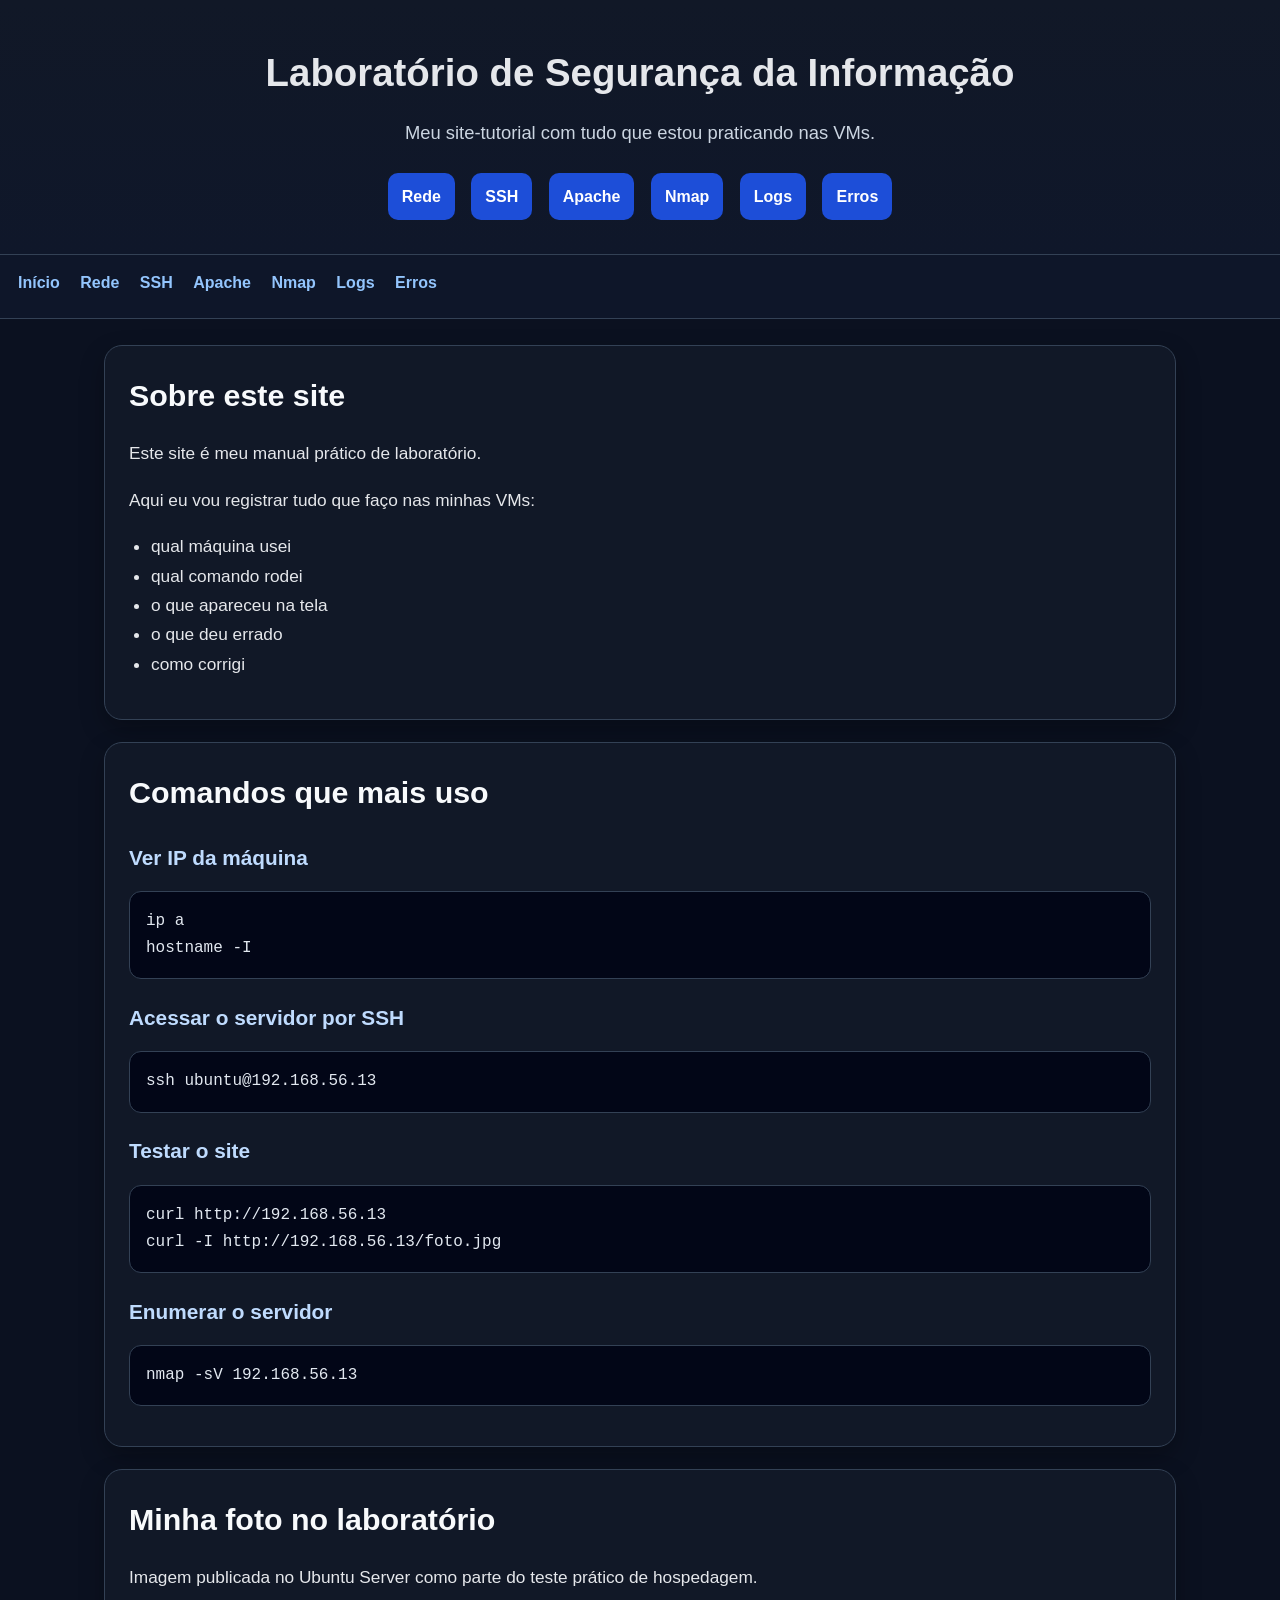
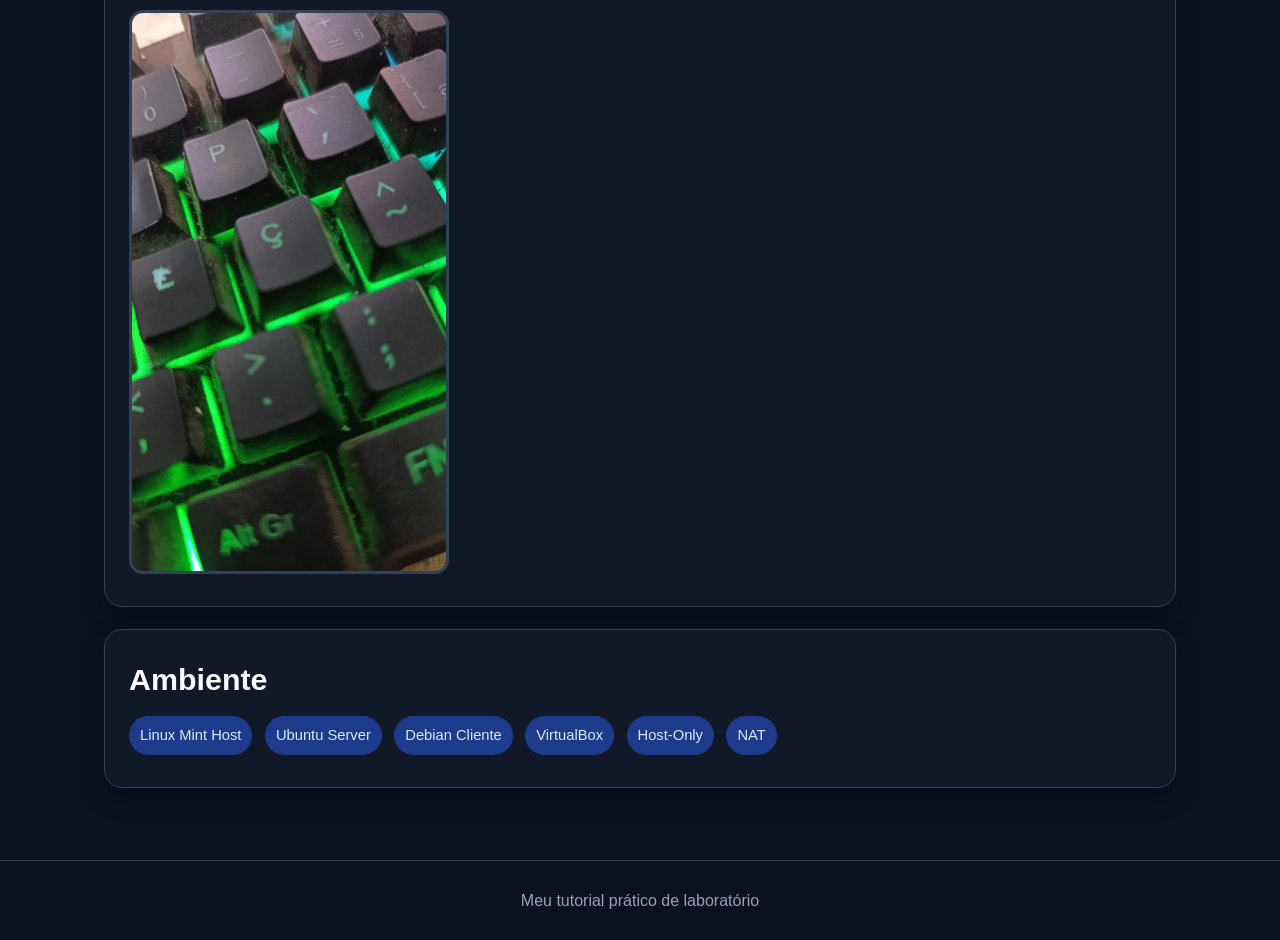
==== index.html @ 365f1075 "Corrige IP do laboratório para 192.168.56.13" ====
<!DOCTYPE html>
<html lang="pt-BR">
<head>
  <meta charset="UTF-8">
  <meta name="viewport" content="width=device-width, initial-scale=1.0">
  <title>Laboratório SI</title>
  <link rel="stylesheet" href="style.css">
</head>
<body>
  <header>
    <h1>Laboratório de Segurança da Informação</h1>
    <p>Meu site-tutorial com tudo que estou praticando nas VMs.</p>
    <div class="top-links">
      <a href="rede.html">Rede</a>
      <a href="ssh.html">SSH</a>
      <a href="apache.html">Apache</a>
      <a href="nmap.html">Nmap</a>
      <a href="logs.html">Logs</a>
      <a href="erros.html">Erros</a>
    </div>
  </header>

  <nav>
    <a href="index.html">Início</a>
    <a href="rede.html">Rede</a>
    <a href="ssh.html">SSH</a>
    <a href="apache.html">Apache</a>
    <a href="nmap.html">Nmap</a>
    <a href="logs.html">Logs</a>
    <a href="erros.html">Erros</a>
  </nav>

  <main>
    <section class="card">
      <h2>Sobre este site</h2>
      <p>Este site é meu manual prático de laboratório.</p>
      <p>Aqui eu vou registrar tudo que faço nas minhas VMs:</p>
      <ul>
        <li>qual máquina usei</li>
        <li>qual comando rodei</li>
        <li>o que apareceu na tela</li>
        <li>o que deu errado</li>
        <li>como corrigi</li>
      </ul>
    </section>

<section class="card">
  <h2>Comandos que mais uso</h2>

  <h3>Ver IP da máquina</h3>
  <pre>ip a
hostname -I</pre>

  <h3>Acessar o servidor por SSH</h3>
  <pre>ssh ubuntu@192.168.56.13</pre>

  <h3>Testar o site</h3>
  <pre>curl http://192.168.56.13
curl -I http://192.168.56.13/foto.jpg</pre>

  <h3>Enumerar o servidor</h3>
  <pre>nmap -sV 192.168.56.13</pre>
</section>
    <section class="card">
      <h2>Minha foto no laboratório</h2>
      <p>Imagem publicada no Ubuntu Server como parte do teste prático de hospedagem.</p>
      <img src="foto.jpg" alt="Foto do laboratório" style="max-width: 320px; width: 100%; border-radius: 14px; border: 3px solid #334155;">
    </section>

    <section class="card">
      <h2>Ambiente</h2>
      <div class="tag">Linux Mint Host</div>
      <div class="tag">Ubuntu Server</div>
      <div class="tag">Debian Cliente</div>
      <div class="tag">VirtualBox</div>
      <div class="tag">Host-Only</div>
      <div class="tag">NAT</div>
    </section>
  </main>

  <footer>
    Meu tutorial prático de laboratório
  </footer>
</body>
</html>
---- style.css ----
* { box-sizing: border-box; }
html { scroll-behavior: smooth; }

body {
  margin: 0;
  font-family: Arial, Helvetica, sans-serif;
  background: #0b1120;
  color: #e5e7eb;
  line-height: 1.7;
}

header {
  background: linear-gradient(180deg, #111827 0%, #0f172a 100%);
  border-bottom: 1px solid #334155;
  padding: 40px 20px 28px;
  text-align: center;
}

header h1 {
  margin: 0 0 12px;
  font-size: 2.4rem;
}

header p {
  margin: 0 auto;
  max-width: 900px;
  font-size: 1.15rem;
  color: #cbd5e1;
}

.top-links {
  margin-top: 18px;
}

.top-links a {
  display: inline-block;
  margin: 6px;
  padding: 10px 14px;
  border-radius: 10px;
  background: #1d4ed8;
  color: white;
  text-decoration: none;
  font-weight: bold;
}

nav {
  position: sticky;
  top: 0;
  z-index: 20;
  background: rgba(15, 23, 42, 0.98);
  border-bottom: 1px solid #334155;
  padding: 14px 18px;
}

nav a {
  color: #93c5fd;
  text-decoration: none;
  margin-right: 16px;
  display: inline-block;
  margin-bottom: 8px;
  font-weight: bold;
}

main {
  max-width: 1100px;
  margin: 0 auto;
  padding: 26px 14px 50px;
}

.card {
  background: #111827;
  border: 1px solid #334155;
  border-radius: 18px;
  box-shadow: 0 10px 24px rgba(0, 0, 0, 0.28);
  padding: 24px;
  margin-bottom: 22px;
}

h2 {
  font-size: 1.9rem;
  margin-top: 0;
  margin-bottom: 10px;
  color: #f8fafc;
}

h3 {
  font-size: 1.3rem;
  color: #bfdbfe;
  margin-bottom: 8px;
}

p, li {
  font-size: 1.08rem;
}

ul {
  padding-left: 22px;
}

.tag {
  display: inline-block;
  background: #1e3a8a;
  color: #dbeafe;
  padding: 7px 11px;
  border-radius: 999px;
  font-size: 0.92rem;
  margin-right: 8px;
  margin-bottom: 8px;
}

.destaque {
  color: #facc15;
  font-weight: bold;
}

.ok {
  color: #86efac;
  font-weight: bold;
}

.alerta {
  color: #fca5a5;
  font-weight: bold;
}

code {
  background: #020617;
  color: #93c5fd;
  padding: 2px 7px;
  border-radius: 6px;
  font-size: 0.96rem;
}

pre {
  background: #020617;
  color: #e2e8f0;
  border: 1px solid #334155;
  padding: 16px;
  border-radius: 12px;
  overflow-x: auto;
  white-space: pre-wrap;
  word-break: break-word;
  font-size: 1rem;
}

.linha {
  border-top: 1px solid #334155;
  margin: 18px 0;
}

footer {
  text-align: center;
  padding: 26px;
  border-top: 1px solid #334155;
  color: #94a3b8;
}
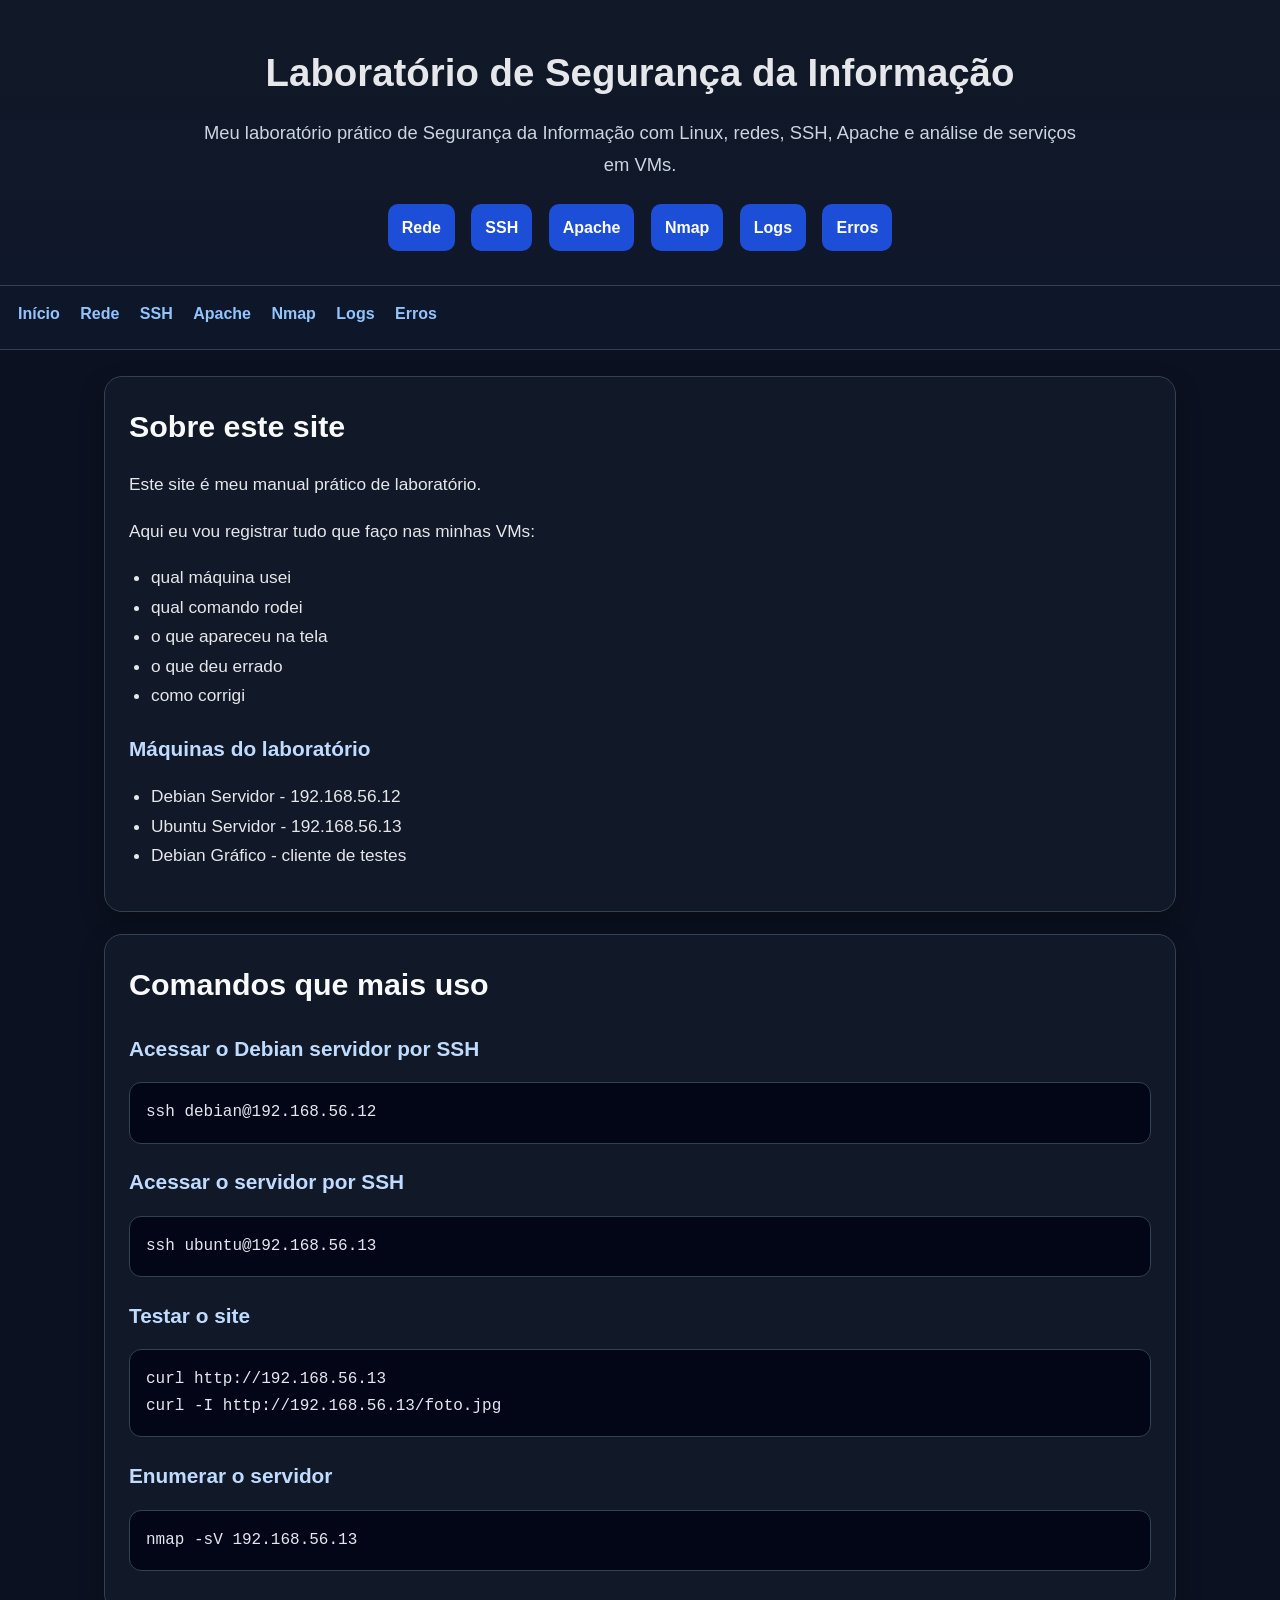
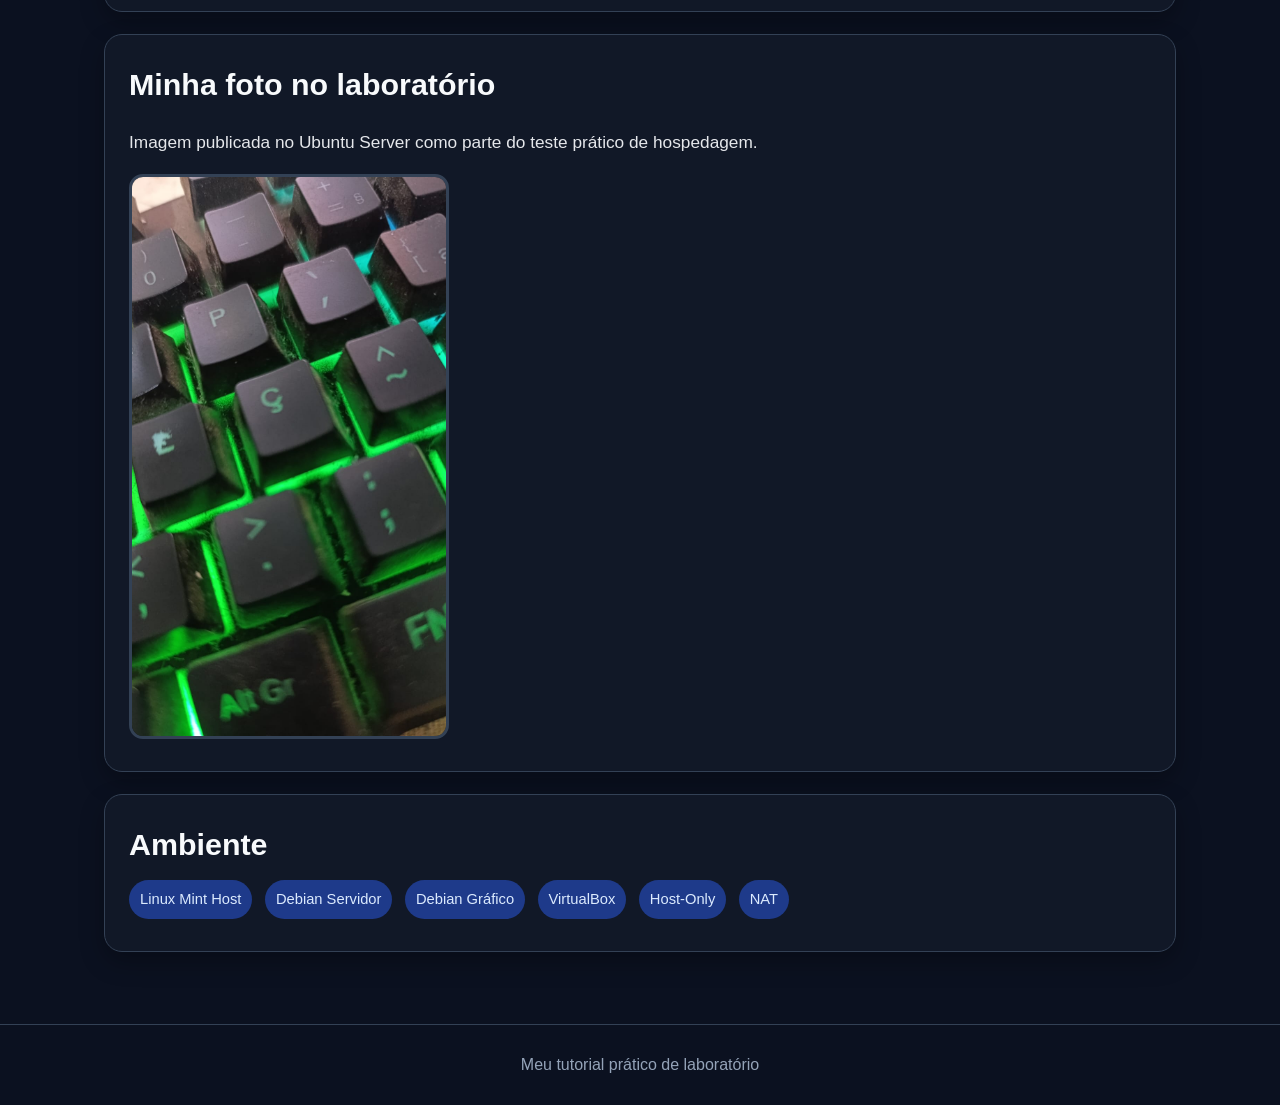
==== commit 57f66aca: "Organiza página inicial do laboratório" ====
--- a/index.html
+++ b/index.html
@@ -9,7 +9,7 @@
 <body>
   <header>
     <h1>Laboratório de Segurança da Informação</h1>
-    <p>Meu site-tutorial com tudo que estou praticando nas VMs.</p>
+    <p>Meu laboratório prático de Segurança da Informação com Linux, redes, SSH, Apache e análise de serviços em VMs.</p>
     <div class="top-links">
       <a href="rede.html">Rede</a>
       <a href="ssh.html">SSH</a>
@@ -40,16 +40,21 @@
         <li>qual comando rodei</li>
         <li>o que apareceu na tela</li>
         <li>o que deu errado</li>
-        <li>como corrigi</li>
+        <li>como corrigi</li>  
+      </ul>
+      <h3>Máquinas do laboratório</h3>
+      <ul>
+       <li>Debian Servidor - 192.168.56.12</li>
+       <li>Ubuntu Servidor - 192.168.56.13</li>
+       <li>Debian Gráfico - cliente de testes</li>
       </ul>
     </section>
 
 <section class="card">
   <h2>Comandos que mais uso</h2>
 
-  <h3>Ver IP da máquina</h3>
-  <pre>ip a
-hostname -I</pre>
+  <h3>Acessar o Debian servidor por SSH</h3>
+  <pre>ssh debian@192.168.56.12</pre>
 
   <h3>Acessar o servidor por SSH</h3>
   <pre>ssh ubuntu@192.168.56.13</pre>
@@ -70,8 +75,8 @@
     <section class="card">
       <h2>Ambiente</h2>
       <div class="tag">Linux Mint Host</div>
-      <div class="tag">Ubuntu Server</div>
-      <div class="tag">Debian Cliente</div>
+      <div class="tag">Debian Servidor</div>
+      <div class="tag">Debian Gráfico</div>
       <div class="tag">VirtualBox</div>
       <div class="tag">Host-Only</div>
       <div class="tag">NAT</div>
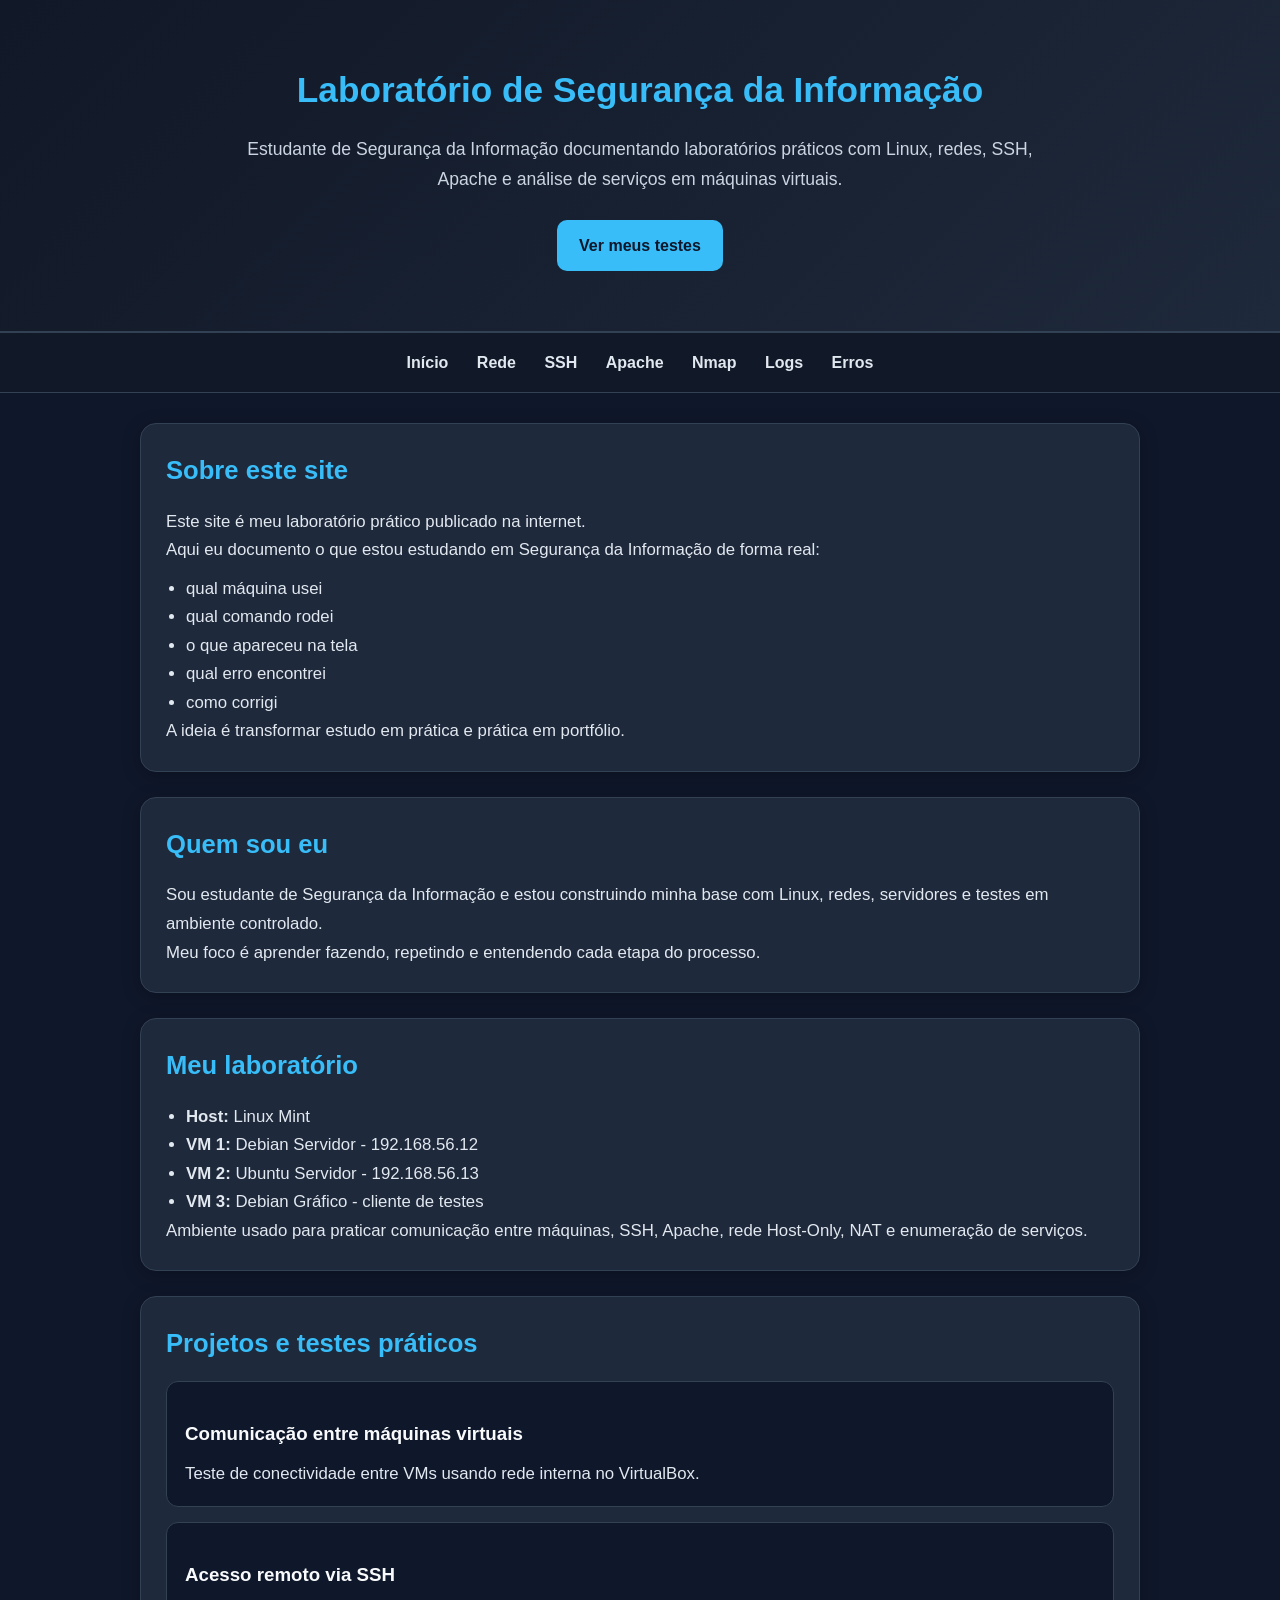
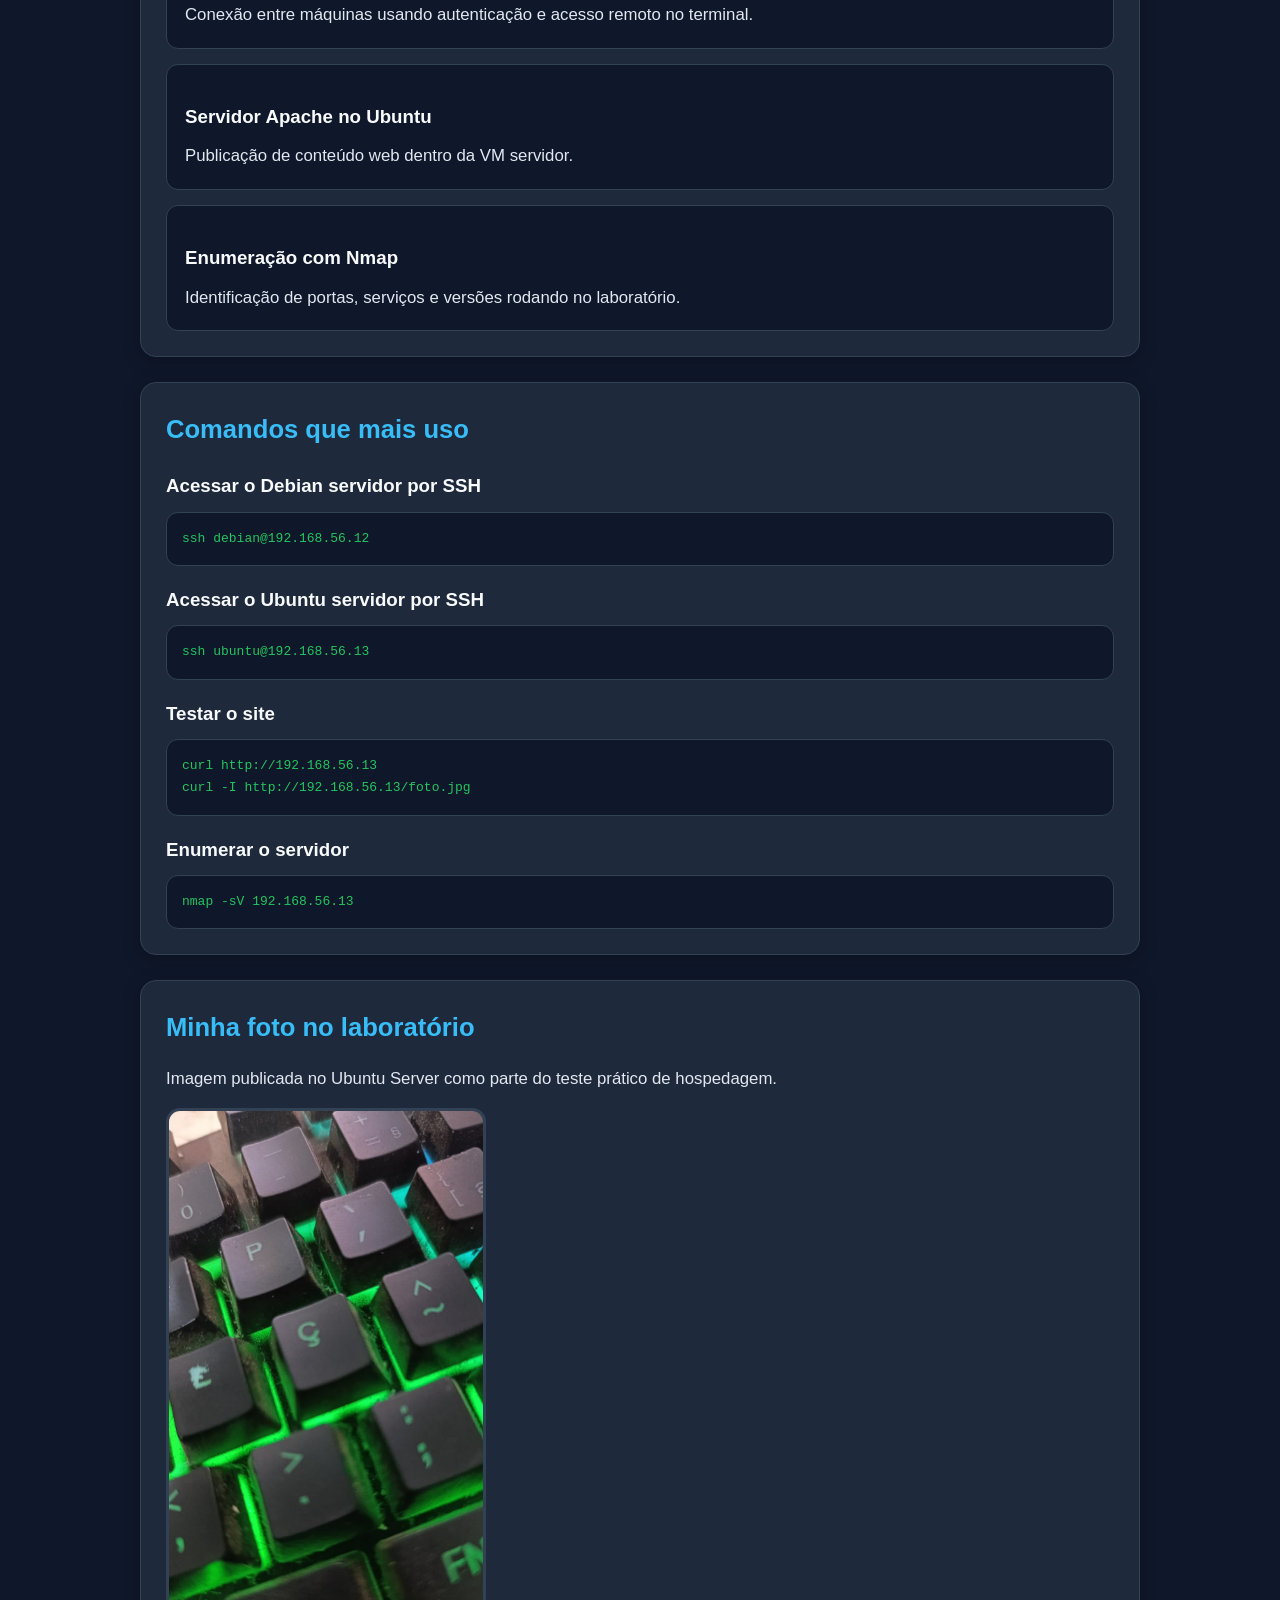
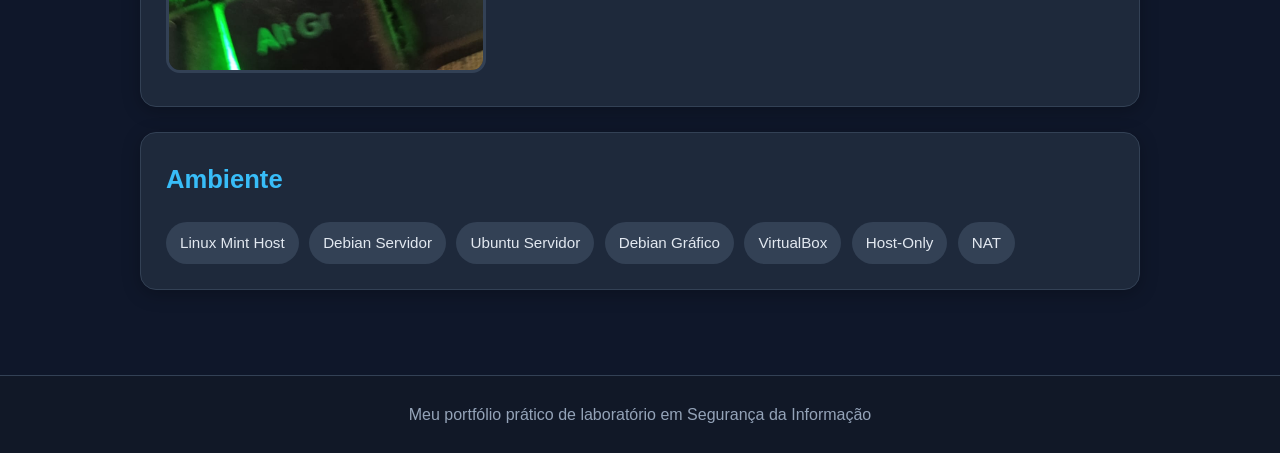
==== commit 2b269635: "Atualiza layout da página inicial" ====
--- a/index.html
+++ b/index.html
@@ -7,16 +7,14 @@
   <link rel="stylesheet" href="style.css">
 </head>
 <body>
-  <header>
-    <h1>Laboratório de Segurança da Informação</h1>
-    <p>Meu laboratório prático de Segurança da Informação com Linux, redes, SSH, Apache e análise de serviços em VMs.</p>
-    <div class="top-links">
-      <a href="rede.html">Rede</a>
-      <a href="ssh.html">SSH</a>
-      <a href="apache.html">Apache</a>
-      <a href="nmap.html">Nmap</a>
-      <a href="logs.html">Logs</a>
-      <a href="erros.html">Erros</a>
+
+  <header class="hero">
+    <div class="container">
+      <h1>Laboratório de Segurança da Informação</h1>
+      <p class="subtitle">
+        Estudante de Segurança da Informação documentando laboratórios práticos com Linux, redes, SSH, Apache e análise de serviços em máquinas virtuais.
+      </p>
+      <a class="btn" href="#projetos">Ver meus testes</a>
     </div>
   </header>
 
@@ -30,61 +28,102 @@
     <a href="erros.html">Erros</a>
   </nav>
 
-  <main>
+  <main class="container">
+
     <section class="card">
       <h2>Sobre este site</h2>
-      <p>Este site é meu manual prático de laboratório.</p>
-      <p>Aqui eu vou registrar tudo que faço nas minhas VMs:</p>
+      <p>Este site é meu laboratório prático publicado na internet.</p>
+      <p>Aqui eu documento o que estou estudando em Segurança da Informação de forma real:</p>
       <ul>
         <li>qual máquina usei</li>
         <li>qual comando rodei</li>
         <li>o que apareceu na tela</li>
-        <li>o que deu errado</li>
-        <li>como corrigi</li>  
+        <li>qual erro encontrei</li>
+        <li>como corrigi</li>
       </ul>
-      <h3>Máquinas do laboratório</h3>
-      <ul>
-       <li>Debian Servidor - 192.168.56.12</li>
-       <li>Ubuntu Servidor - 192.168.56.13</li>
-       <li>Debian Gráfico - cliente de testes</li>
-      </ul>
+      <p>A ideia é transformar estudo em prática e prática em portfólio.</p>
     </section>
 
-<section class="card">
-  <h2>Comandos que mais uso</h2>
+    <section class="card">
+      <h2>Quem sou eu</h2>
+      <p>Sou estudante de Segurança da Informação e estou construindo minha base com Linux, redes, servidores e testes em ambiente controlado.</p>
+      <p>Meu foco é aprender fazendo, repetindo e entendendo cada etapa do processo.</p>
+    </section>
 
-  <h3>Acessar o Debian servidor por SSH</h3>
-  <pre>ssh debian@192.168.56.12</pre>
+    <section class="card">
+      <h2>Meu laboratório</h2>
+      <ul>
+        <li><strong>Host:</strong> Linux Mint</li>
+        <li><strong>VM 1:</strong> Debian Servidor - 192.168.56.12</li>
+        <li><strong>VM 2:</strong> Ubuntu Servidor - 192.168.56.13</li>
+        <li><strong>VM 3:</strong> Debian Gráfico - cliente de testes</li>
+      </ul>
+      <p>Ambiente usado para praticar comunicação entre máquinas, SSH, Apache, rede Host-Only, NAT e enumeração de serviços.</p>
+    </section>
 
-  <h3>Acessar o servidor por SSH</h3>
-  <pre>ssh ubuntu@192.168.56.13</pre>
+    <section class="card" id="projetos">
+      <h2>Projetos e testes práticos</h2>
 
-  <h3>Testar o site</h3>
-  <pre>curl http://192.168.56.13
+      <div class="project">
+        <h3>Comunicação entre máquinas virtuais</h3>
+        <p>Teste de conectividade entre VMs usando rede interna no VirtualBox.</p>
+      </div>
+
+      <div class="project">
+        <h3>Acesso remoto via SSH</h3>
+        <p>Conexão entre máquinas usando autenticação e acesso remoto no terminal.</p>
+      </div>
+
+      <div class="project">
+        <h3>Servidor Apache no Ubuntu</h3>
+        <p>Publicação de conteúdo web dentro da VM servidor.</p>
+      </div>
+
+      <div class="project">
+        <h3>Enumeração com Nmap</h3>
+        <p>Identificação de portas, serviços e versões rodando no laboratório.</p>
+      </div>
+    </section>
+
+    <section class="card">
+      <h2>Comandos que mais uso</h2>
+
+      <h3>Acessar o Debian servidor por SSH</h3>
+      <pre>ssh debian@192.168.56.12</pre>
+
+      <h3>Acessar o Ubuntu servidor por SSH</h3>
+      <pre>ssh ubuntu@192.168.56.13</pre>
+
+      <h3>Testar o site</h3>
+      <pre>curl http://192.168.56.13
 curl -I http://192.168.56.13/foto.jpg</pre>
 
-  <h3>Enumerar o servidor</h3>
-  <pre>nmap -sV 192.168.56.13</pre>
-</section>
+      <h3>Enumerar o servidor</h3>
+      <pre>nmap -sV 192.168.56.13</pre>
+    </section>
+
     <section class="card">
       <h2>Minha foto no laboratório</h2>
       <p>Imagem publicada no Ubuntu Server como parte do teste prático de hospedagem.</p>
-      <img src="foto.jpg" alt="Foto do laboratório" style="max-width: 320px; width: 100%; border-radius: 14px; border: 3px solid #334155;">
+      <img src="foto.jpg" alt="Foto do laboratório" class="foto-lab">
     </section>
 
     <section class="card">
       <h2>Ambiente</h2>
       <div class="tag">Linux Mint Host</div>
       <div class="tag">Debian Servidor</div>
+      <div class="tag">Ubuntu Servidor</div>
       <div class="tag">Debian Gráfico</div>
       <div class="tag">VirtualBox</div>
       <div class="tag">Host-Only</div>
       <div class="tag">NAT</div>
     </section>
+
   </main>
 
   <footer>
-    Meu tutorial prático de laboratório
+    Meu portfólio prático de laboratório em Segurança da Informação
   </footer>
+
 </body>
 </html>
--- a/style.css
+++ b/style.css
@@ -1,156 +1,170 @@
-* { box-sizing: border-box; }
-html { scroll-behavior: smooth; }
+* {
+  margin: 0;
+  padding: 0;
+  box-sizing: border-box;
+}
 
 body {
-  margin: 0;
-  font-family: Arial, Helvetica, sans-serif;
-  background: #0b1120;
-  color: #e5e7eb;
+  background: #0f172a;
+  color: #e2e8f0;
+  font-family: Arial, sans-serif;
   line-height: 1.7;
 }
 
-header {
-  background: linear-gradient(180deg, #111827 0%, #0f172a 100%);
-  border-bottom: 1px solid #334155;
-  padding: 40px 20px 28px;
-  text-align: center;
+.container {
+  width: 92%;
+  max-width: 1000px;
+  margin: auto;
 }
 
-header h1 {
-  margin: 0 0 12px;
-  font-size: 2.4rem;
+.hero {
+  background: linear-gradient(135deg, #111827, #1e293b);
+  padding: 60px 20px;
+  text-align: center;
+  border-bottom: 2px solid #334155;
 }
 
-header p {
-  margin: 0 auto;
-  max-width: 900px;
-  font-size: 1.15rem;
+.hero h1 {
+  font-size: 2.2rem;
+  margin-bottom: 15px;
+  color: #38bdf8;
+}
+
+.subtitle {
+  font-size: 1.1rem;
+  max-width: 800px;
+  margin: auto;
   color: #cbd5e1;
 }
 
-.top-links {
-  margin-top: 18px;
-}
-
-.top-links a {
+.btn {
   display: inline-block;
-  margin: 6px;
-  padding: 10px 14px;
+  margin-top: 25px;
+  background: #38bdf8;
+  color: #0f172a;
+  padding: 12px 22px;
   border-radius: 10px;
-  background: #1d4ed8;
-  color: white;
   text-decoration: none;
   font-weight: bold;
 }
 
+.btn:hover {
+  background: #0ea5e9;
+}
+
 nav {
-  position: sticky;
-  top: 0;
-  z-index: 20;
-  background: rgba(15, 23, 42, 0.98);
+  background: #111827;
+  padding: 16px;
+  text-align: center;
   border-bottom: 1px solid #334155;
-  padding: 14px 18px;
 }
 
 nav a {
-  color: #93c5fd;
+  color: #e2e8f0;
   text-decoration: none;
-  margin-right: 16px;
-  display: inline-block;
-  margin-bottom: 8px;
+  margin: 0 12px;
   font-weight: bold;
 }
 
+nav a:hover {
+  color: #38bdf8;
+}
+
 main {
-  max-width: 1100px;
-  margin: 0 auto;
-  padding: 26px 14px 50px;
+  padding: 30px 0;
 }
 
 .card {
-  background: #111827;
+  background: #1e293b;
+  padding: 25px;
+  margin-bottom: 25px;
+  border-radius: 16px;
   border: 1px solid #334155;
-  border-radius: 18px;
-  box-shadow: 0 10px 24px rgba(0, 0, 0, 0.28);
-  padding: 24px;
-  margin-bottom: 22px;
+  box-shadow: 0 4px 18px rgba(0, 0, 0, 0.25);
 }
 
-h2 {
-  font-size: 1.9rem;
-  margin-top: 0;
-  margin-bottom: 10px;
-  color: #f8fafc;
+.card h2 {
+  color: #38bdf8;
+  margin-bottom: 15px;
+  font-size: 1.6rem;
 }
 
-h3 {
-  font-size: 1.3rem;
-  color: #bfdbfe;
-  margin-bottom: 8px;
+.card h3 {
+  color: #f8fafc;
+  margin-top: 18px;
+  margin-bottom: 10px;
 }
 
-p, li {
-  font-size: 1.08rem;
+.card p,
+.card li {
+  font-size: 1.05rem;
 }
 
 ul {
-  padding-left: 22px;
+  padding-left: 20px;
+  margin-top: 10px;
+}
+
+pre {
+  background: #0f172a;
+  color: #22c55e;
+  padding: 15px;
+  border-radius: 12px;
+  overflow-x: auto;
+  margin-top: 10px;
+  border: 1px solid #334155;
+}
+
+.project {
+  background: #0f172a;
+  padding: 18px;
+  border-radius: 12px;
+  margin-top: 15px;
+  border: 1px solid #334155;
+}
+
+.foto-lab {
+  max-width: 320px;
+  width: 100%;
+  border-radius: 14px;
+  border: 3px solid #334155;
+  margin-top: 15px;
 }
 
 .tag {
   display: inline-block;
-  background: #1e3a8a;
-  color: #dbeafe;
-  padding: 7px 11px;
+  background: #334155;
+  color: #e2e8f0;
+  padding: 8px 14px;
+  margin: 6px 6px 0 0;
   border-radius: 999px;
-  font-size: 0.92rem;
-  margin-right: 8px;
-  margin-bottom: 8px;
-}
-
-.destaque {
-  color: #facc15;
-  font-weight: bold;
-}
-
-.ok {
-  color: #86efac;
-  font-weight: bold;
-}
-
-.alerta {
-  color: #fca5a5;
-  font-weight: bold;
-}
-
-code {
-  background: #020617;
-  color: #93c5fd;
-  padding: 2px 7px;
-  border-radius: 6px;
-  font-size: 0.96rem;
-}
-
-pre {
-  background: #020617;
-  color: #e2e8f0;
-  border: 1px solid #334155;
-  padding: 16px;
-  border-radius: 12px;
-  overflow-x: auto;
-  white-space: pre-wrap;
-  word-break: break-word;
-  font-size: 1rem;
-}
-
-.linha {
-  border-top: 1px solid #334155;
-  margin: 18px 0;
+  font-size: 0.95rem;
 }
 
 footer {
   text-align: center;
-  padding: 26px;
+  padding: 25px;
+  background: #111827;
+  color: #94a3b8;
   border-top: 1px solid #334155;
-  color: #94a3b8;
+  margin-top: 30px;
 }
+
+@media (max-width: 700px) {
+  .hero h1 {
+    font-size: 1.8rem;
+  }
+
+  .subtitle {
+    font-size: 1rem;
+  }
+
+  nav a {
+    display: inline-block;
+    margin: 6px 8px;
+  }
+
+  .card {
+    padding: 20px;
+  }
+}
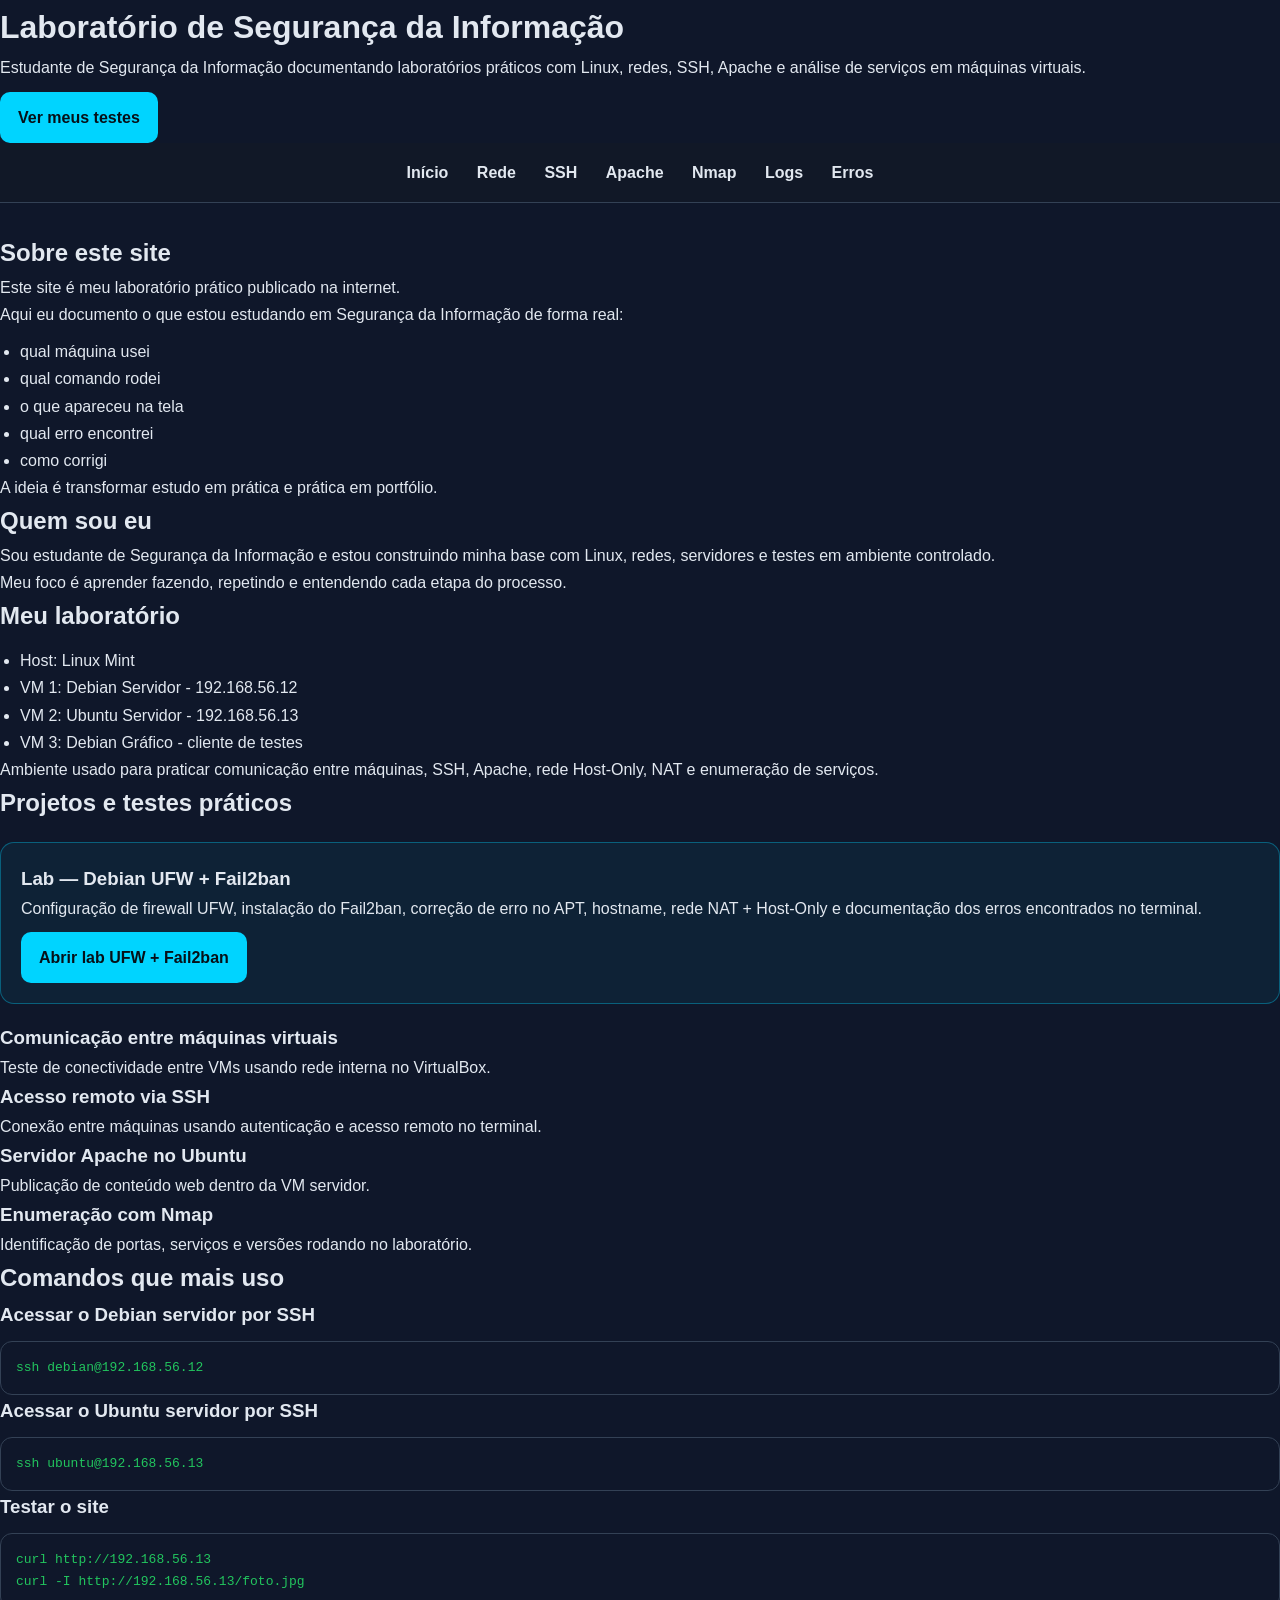
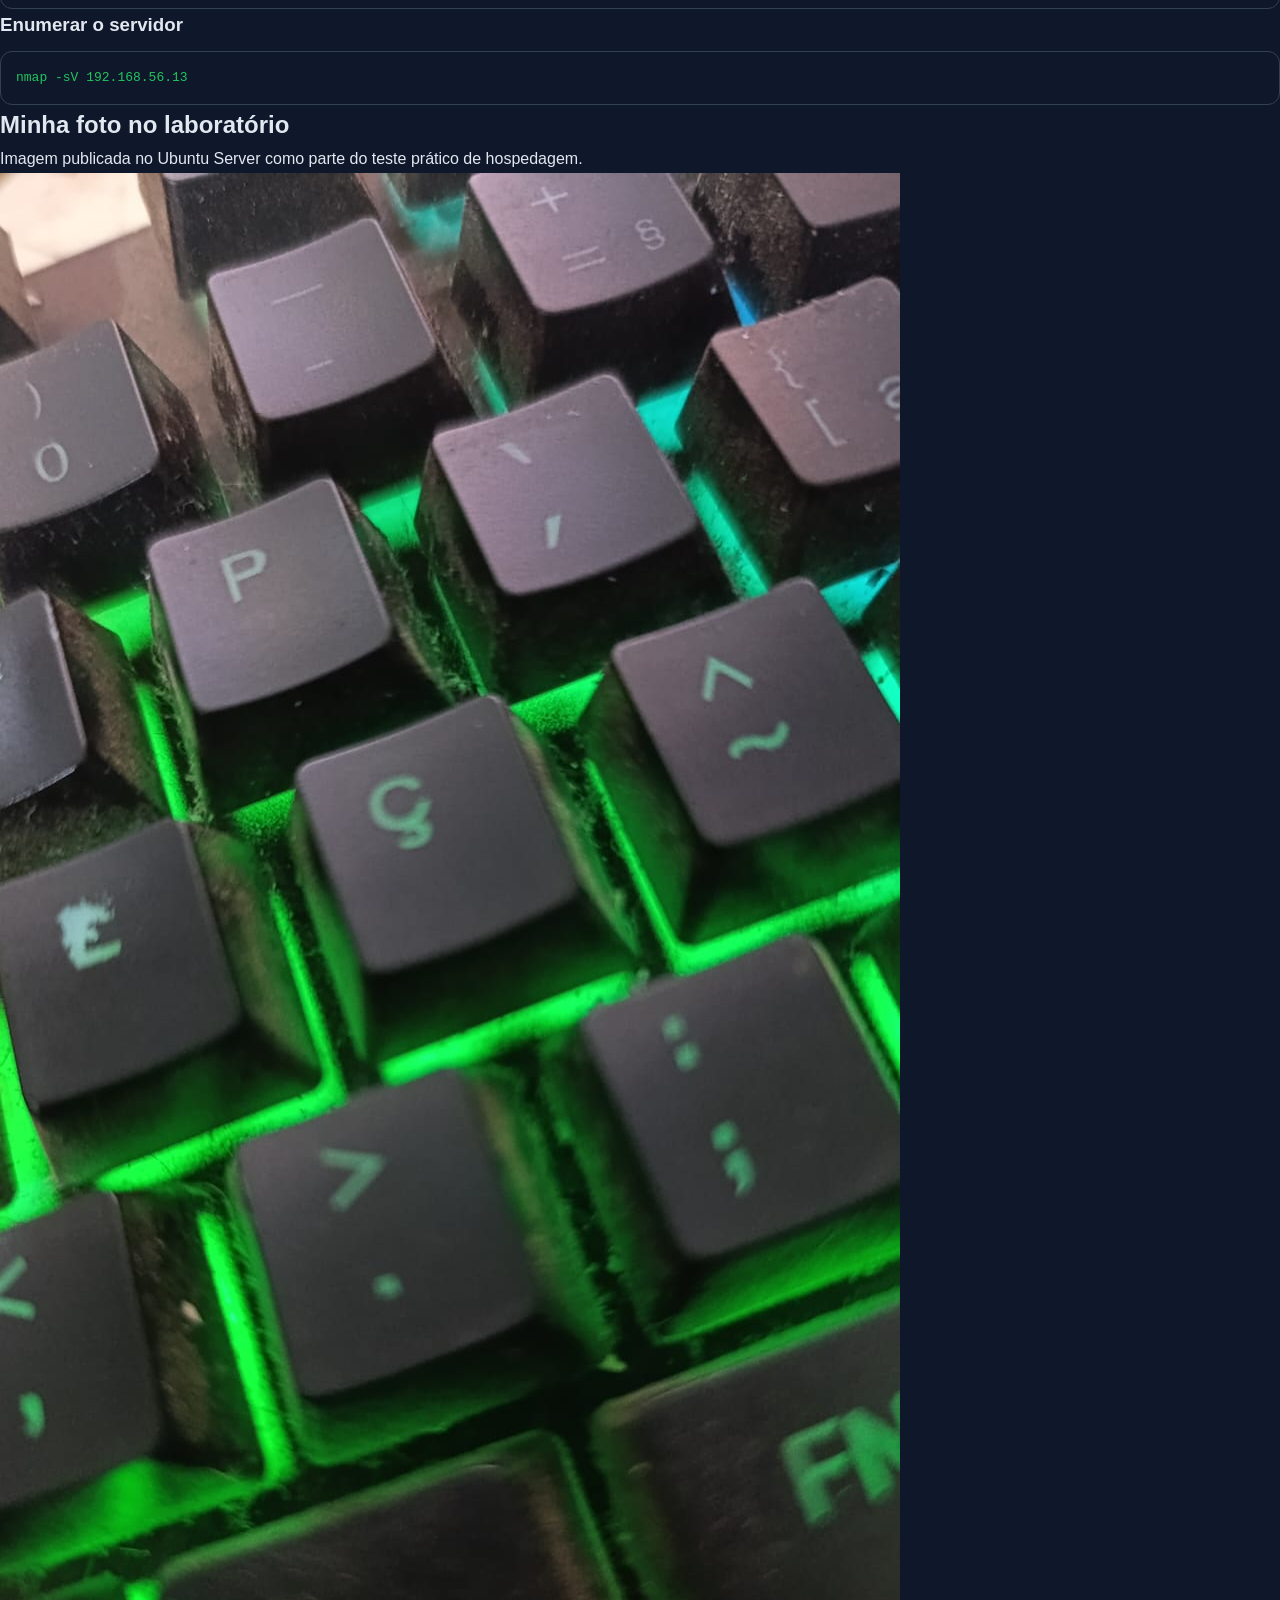
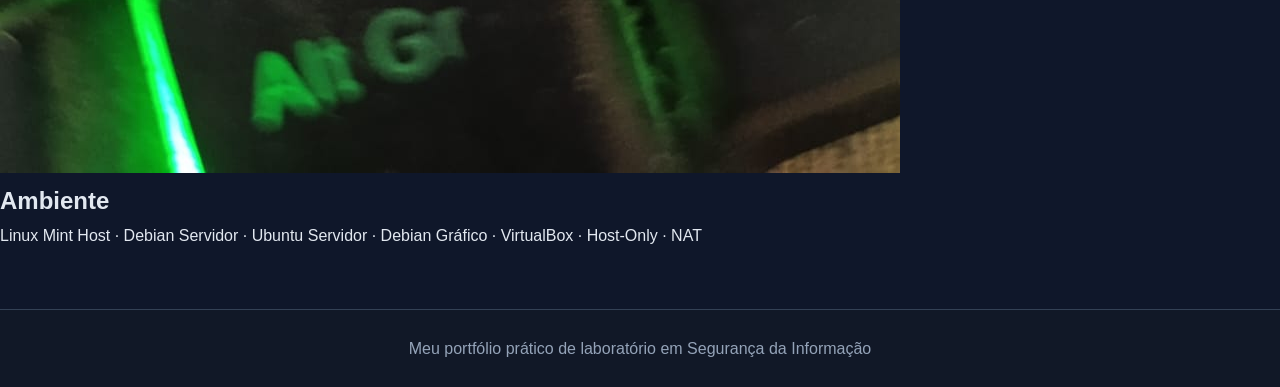
==== commit 815c9654: "Atualiza home e adiciona pagina ufw fail2ban" ====
--- a/index.html
+++ b/index.html
@@ -1,129 +1,101 @@
 <!DOCTYPE html>
 <html lang="pt-BR">
 <head>
-  <meta charset="UTF-8">
-  <meta name="viewport" content="width=device-width, initial-scale=1.0">
-  <title>Laboratório SI</title>
-  <link rel="stylesheet" href="style.css">
+<meta charset="UTF-8">
+<meta name="viewport" content="width=device-width, initial-scale=1.0">
+<title>Laboratório de Segurança da Informação</title>
+<link rel="stylesheet" href="style.css">
+<style>
+  .projeto-card { border: 1px solid rgba(0, 212, 255, .35); border-radius: 14px; padding: 20px; margin: 18px 0; background: rgba(0, 212, 255, .06); }
+  .projeto-card h3 { margin-top: 0; }
+  .botao-projeto { display: inline-block; margin-top: 10px; padding: 12px 18px; border-radius: 10px; background: #00d4ff; color: #061018; font-weight: 700; text-decoration: none; }
+  .botao-projeto:hover { filter: brightness(1.1); }
+</style>
 </head>
 <body>
-
-  <header class="hero">
-    <div class="container">
-      <h1>Laboratório de Segurança da Informação</h1>
-      <p class="subtitle">
-        Estudante de Segurança da Informação documentando laboratórios práticos com Linux, redes, SSH, Apache e análise de serviços em máquinas virtuais.
-      </p>
-      <a class="btn" href="#projetos">Ver meus testes</a>
-    </div>
-  </header>
-
-  <nav>
-    <a href="index.html">Início</a>
-    <a href="rede.html">Rede</a>
-    <a href="ssh.html">SSH</a>
-    <a href="apache.html">Apache</a>
-    <a href="nmap.html">Nmap</a>
-    <a href="logs.html">Logs</a>
-    <a href="erros.html">Erros</a>
-  </nav>
-
-  <main class="container">
-
-    <section class="card">
-      <h2>Sobre este site</h2>
-      <p>Este site é meu laboratório prático publicado na internet.</p>
-      <p>Aqui eu documento o que estou estudando em Segurança da Informação de forma real:</p>
-      <ul>
-        <li>qual máquina usei</li>
-        <li>qual comando rodei</li>
-        <li>o que apareceu na tela</li>
-        <li>qual erro encontrei</li>
-        <li>como corrigi</li>
-      </ul>
-      <p>A ideia é transformar estudo em prática e prática em portfólio.</p>
-    </section>
-
-    <section class="card">
-      <h2>Quem sou eu</h2>
-      <p>Sou estudante de Segurança da Informação e estou construindo minha base com Linux, redes, servidores e testes em ambiente controlado.</p>
-      <p>Meu foco é aprender fazendo, repetindo e entendendo cada etapa do processo.</p>
-    </section>
-
-    <section class="card">
-      <h2>Meu laboratório</h2>
-      <ul>
-        <li><strong>Host:</strong> Linux Mint</li>
-        <li><strong>VM 1:</strong> Debian Servidor - 192.168.56.12</li>
-        <li><strong>VM 2:</strong> Ubuntu Servidor - 192.168.56.13</li>
-        <li><strong>VM 3:</strong> Debian Gráfico - cliente de testes</li>
-      </ul>
-      <p>Ambiente usado para praticar comunicação entre máquinas, SSH, Apache, rede Host-Only, NAT e enumeração de serviços.</p>
-    </section>
-
-    <section class="card" id="projetos">
-      <h2>Projetos e testes práticos</h2>
-
-      <div class="project">
-        <h3>Comunicação entre máquinas virtuais</h3>
-        <p>Teste de conectividade entre VMs usando rede interna no VirtualBox.</p>
-      </div>
-
-      <div class="project">
-        <h3>Acesso remoto via SSH</h3>
-        <p>Conexão entre máquinas usando autenticação e acesso remoto no terminal.</p>
-      </div>
-
-      <div class="project">
-        <h3>Servidor Apache no Ubuntu</h3>
-        <p>Publicação de conteúdo web dentro da VM servidor.</p>
-      </div>
-
-      <div class="project">
-        <h3>Enumeração com Nmap</h3>
-        <p>Identificação de portas, serviços e versões rodando no laboratório.</p>
-      </div>
-    </section>
-
-    <section class="card">
-      <h2>Comandos que mais uso</h2>
-
-      <h3>Acessar o Debian servidor por SSH</h3>
-      <pre>ssh debian@192.168.56.12</pre>
-
-      <h3>Acessar o Ubuntu servidor por SSH</h3>
-      <pre>ssh ubuntu@192.168.56.13</pre>
-
-      <h3>Testar o site</h3>
-      <pre>curl http://192.168.56.13
-curl -I http://192.168.56.13/foto.jpg</pre>
-
-      <h3>Enumerar o servidor</h3>
-      <pre>nmap -sV 192.168.56.13</pre>
-    </section>
-
-    <section class="card">
-      <h2>Minha foto no laboratório</h2>
-      <p>Imagem publicada no Ubuntu Server como parte do teste prático de hospedagem.</p>
-      <img src="foto.jpg" alt="Foto do laboratório" class="foto-lab">
-    </section>
-
-    <section class="card">
-      <h2>Ambiente</h2>
-      <div class="tag">Linux Mint Host</div>
-      <div class="tag">Debian Servidor</div>
-      <div class="tag">Ubuntu Servidor</div>
-      <div class="tag">Debian Gráfico</div>
-      <div class="tag">VirtualBox</div>
-      <div class="tag">Host-Only</div>
-      <div class="tag">NAT</div>
-    </section>
-
-  </main>
-
-  <footer>
-    Meu portfólio prático de laboratório em Segurança da Informação
-  </footer>
-
+<header>
+  <h1>Laboratório de Segurança da Informação</h1>
+  <p>Estudante de Segurança da Informação documentando laboratórios práticos com Linux, redes, SSH, Apache e análise de serviços em máquinas virtuais.</p>
+  <a href="#projetos" class="botao-projeto">Ver meus testes</a>
+</header>
+<nav>
+  <a href="index.html">Início</a>
+  <a href="rede.html">Rede</a>
+  <a href="ssh.html">SSH</a>
+  <a href="apache.html">Apache</a>
+  <a href="nmap.html">Nmap</a>
+  <a href="logs.html">Logs</a>
+  <a href="erros.html">Erros</a>
+</nav>
+<main>
+<section>
+  <h2>Sobre este site</h2>
+  <p>Este site é meu laboratório prático publicado na internet.</p>
+  <p>Aqui eu documento o que estou estudando em Segurança da Informação de forma real:</p>
+  <ul>
+    <li>qual máquina usei</li>
+    <li>qual comando rodei</li>
+    <li>o que apareceu na tela</li>
+    <li>qual erro encontrei</li>
+    <li>como corrigi</li>
+  </ul>
+  <p>A ideia é transformar estudo em prática e prática em portfólio.</p>
+</section>
+<section>
+  <h2>Quem sou eu</h2>
+  <p>Sou estudante de Segurança da Informação e estou construindo minha base com Linux, redes, servidores e testes em ambiente controlado.</p>
+  <p>Meu foco é aprender fazendo, repetindo e entendendo cada etapa do processo.</p>
+</section>
+<section>
+  <h2>Meu laboratório</h2>
+  <ul>
+    <li>Host: Linux Mint</li>
+    <li>VM 1: Debian Servidor - 192.168.56.12</li>
+    <li>VM 2: Ubuntu Servidor - 192.168.56.13</li>
+    <li>VM 3: Debian Gráfico - cliente de testes</li>
+  </ul>
+  <p>Ambiente usado para praticar comunicação entre máquinas, SSH, Apache, rede Host-Only, NAT e enumeração de serviços.</p>
+</section>
+<section id="projetos">
+  <h2>Projetos e testes práticos</h2>
+  <article class="projeto-card">
+    <h3>Lab — Debian UFW + Fail2ban</h3>
+    <p>Configuração de firewall UFW, instalação do Fail2ban, correção de erro no APT, hostname, rede NAT + Host-Only e documentação dos erros encontrados no terminal.</p>
+    <a class="botao-projeto" href="ufw-fail2ban.html">Abrir lab UFW + Fail2ban</a>
+  </article>
+  <h3>Comunicação entre máquinas virtuais</h3>
+  <p>Teste de conectividade entre VMs usando rede interna no VirtualBox.</p>
+  <h3>Acesso remoto via SSH</h3>
+  <p>Conexão entre máquinas usando autenticação e acesso remoto no terminal.</p>
+  <h3>Servidor Apache no Ubuntu</h3>
+  <p>Publicação de conteúdo web dentro da VM servidor.</p>
+  <h3>Enumeração com Nmap</h3>
+  <p>Identificação de portas, serviços e versões rodando no laboratório.</p>
+</section>
+<section>
+  <h2>Comandos que mais uso</h2>
+  <h3>Acessar o Debian servidor por SSH</h3>
+  <pre><code>ssh debian@192.168.56.12</code></pre>
+  <h3>Acessar o Ubuntu servidor por SSH</h3>
+  <pre><code>ssh ubuntu@192.168.56.13</code></pre>
+  <h3>Testar o site</h3>
+  <pre><code>curl http://192.168.56.13
+curl -I http://192.168.56.13/foto.jpg</code></pre>
+  <h3>Enumerar o servidor</h3>
+  <pre><code>nmap -sV 192.168.56.13</code></pre>
+</section>
+<section>
+  <h2>Minha foto no laboratório</h2>
+  <p>Imagem publicada no Ubuntu Server como parte do teste prático de hospedagem.</p>
+  <img src="foto.jpg" alt="Foto do laboratório">
+</section>
+<section>
+  <h2>Ambiente</h2>
+  <p>Linux Mint Host · Debian Servidor · Ubuntu Servidor · Debian Gráfico · VirtualBox · Host-Only · NAT</p>
+</section>
+</main>
+<footer>
+  <p>Meu portfólio prático de laboratório em Segurança da Informação</p>
+</footer>
 </body>
 </html>
--- a/style.css
+++ b/style.css
@@ -124,7 +124,7 @@
 }
 
 .foto-lab {
-  max-width: 320px;
+  max-width: 200px;
   width: 100%;
   border-radius: 14px;
   border: 3px solid #334155;
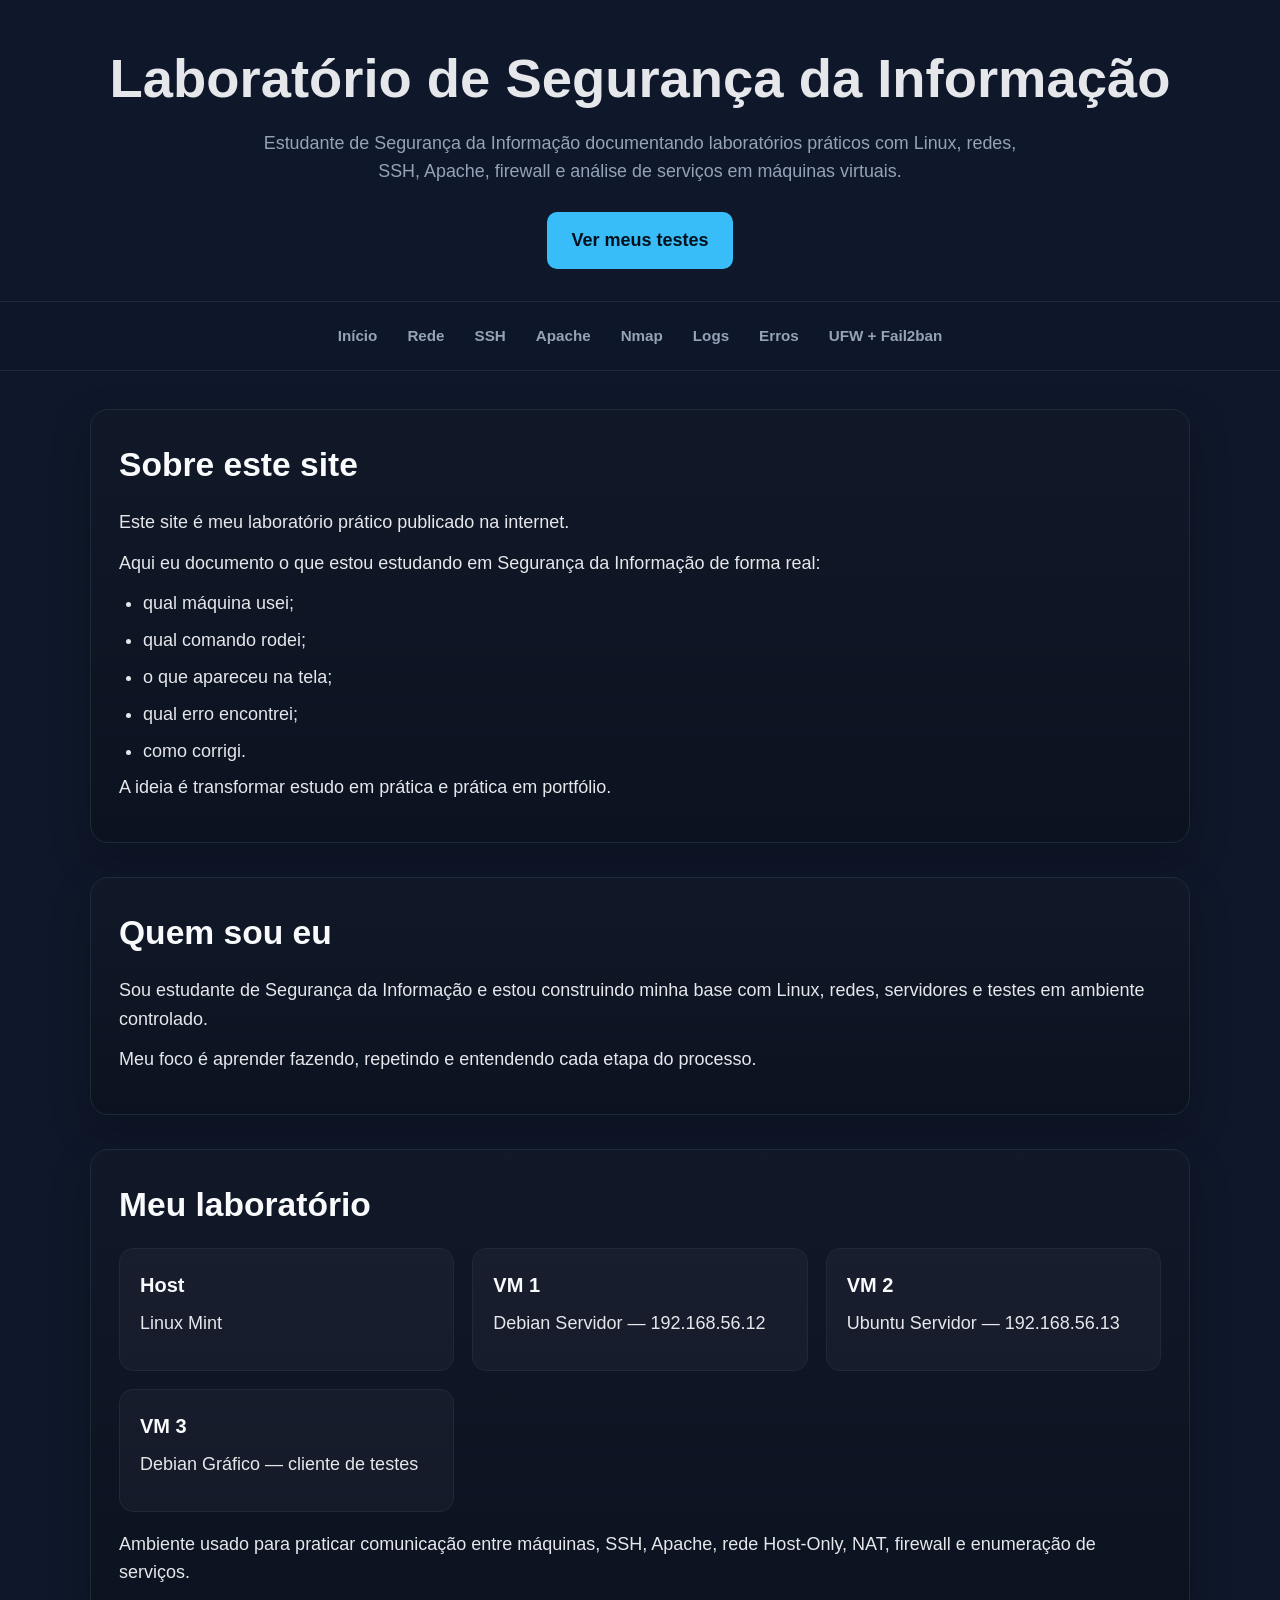
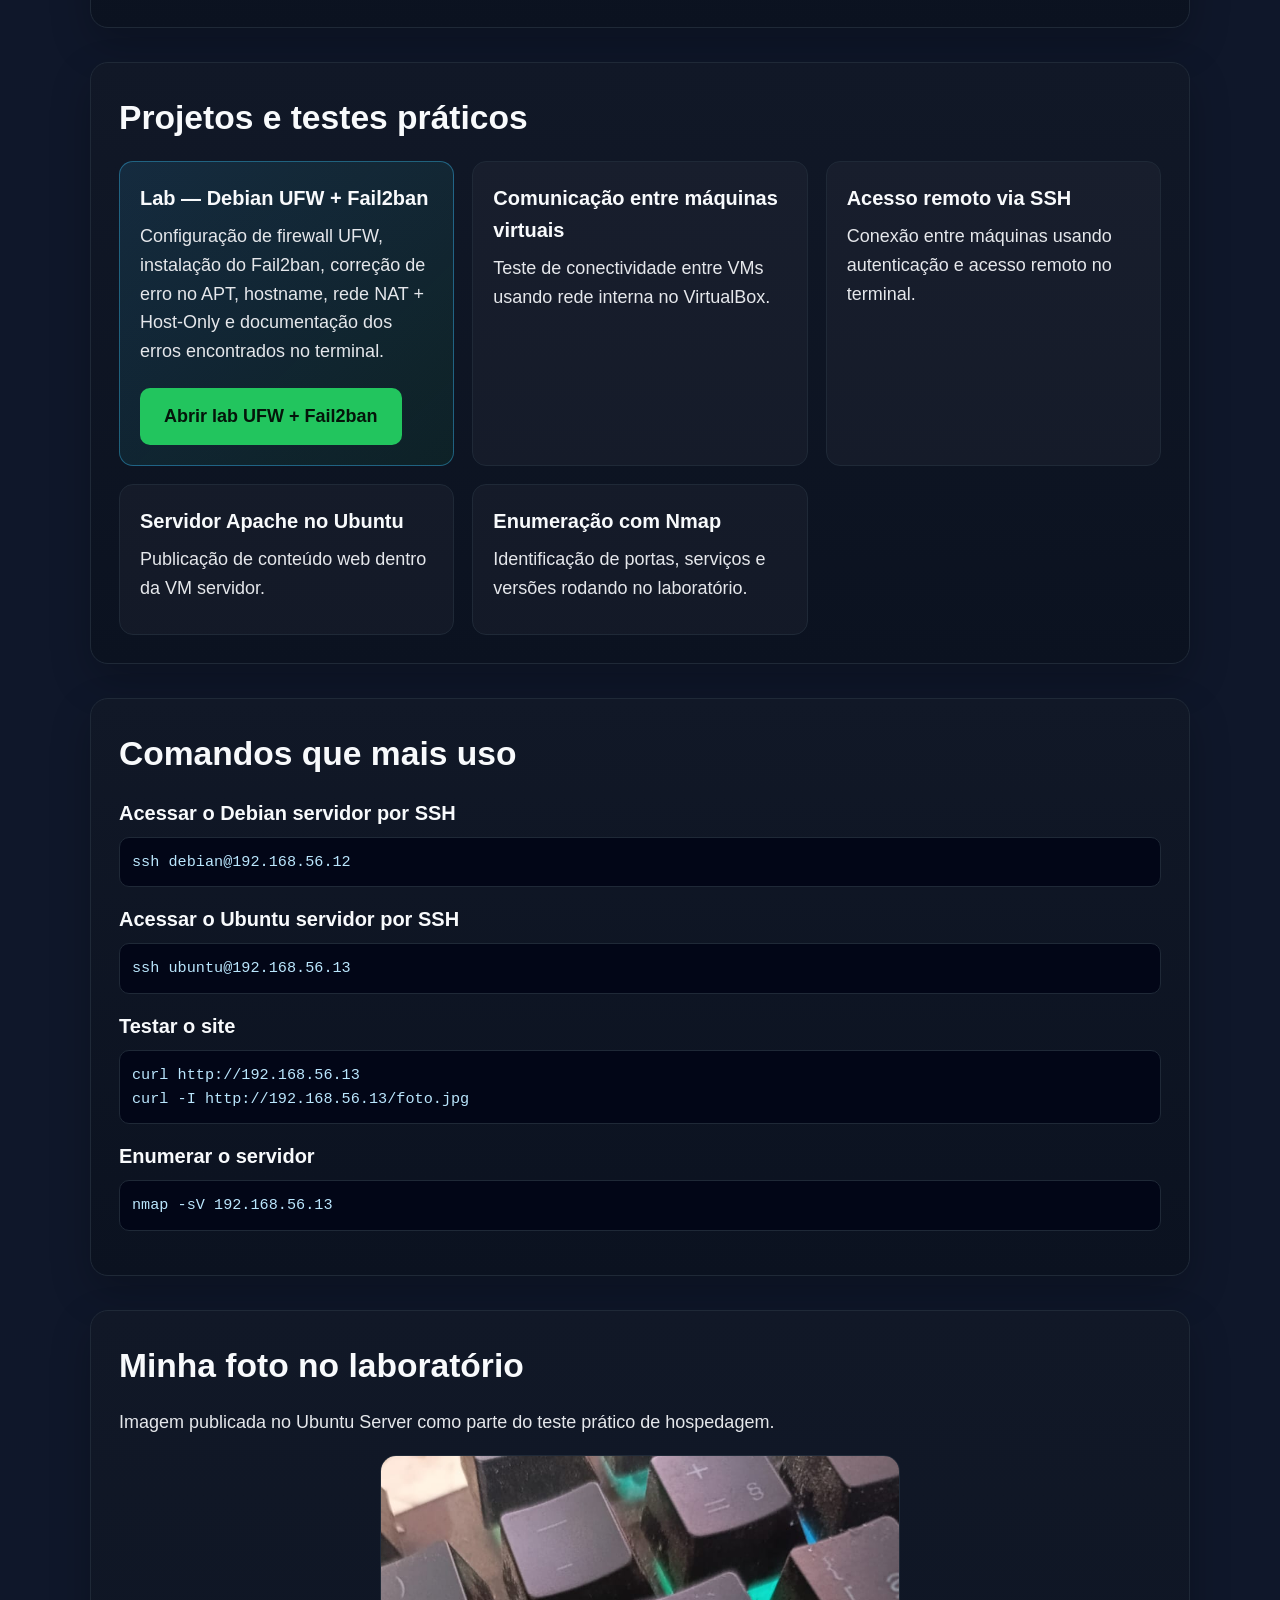
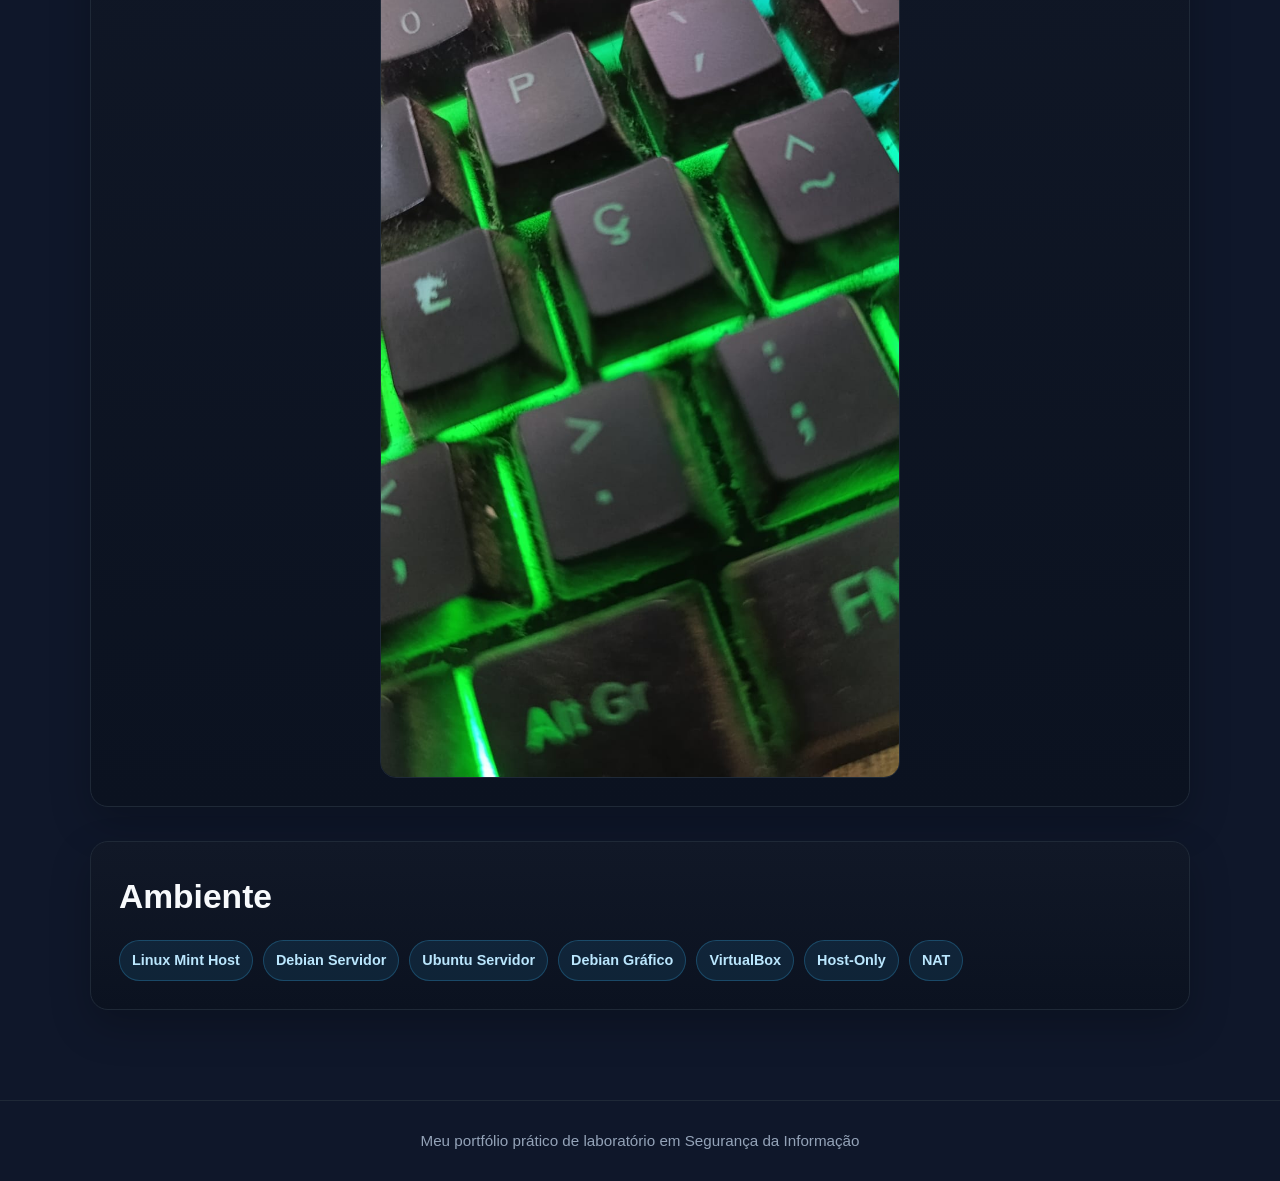
==== commit 490d859b: "Corrige layout da home" ====
--- a/index.html
+++ b/index.html
@@ -1,101 +1,341 @@
 <!DOCTYPE html>
 <html lang="pt-BR">
 <head>
-<meta charset="UTF-8">
-<meta name="viewport" content="width=device-width, initial-scale=1.0">
-<title>Laboratório de Segurança da Informação</title>
-<link rel="stylesheet" href="style.css">
-<style>
-  .projeto-card { border: 1px solid rgba(0, 212, 255, .35); border-radius: 14px; padding: 20px; margin: 18px 0; background: rgba(0, 212, 255, .06); }
-  .projeto-card h3 { margin-top: 0; }
-  .botao-projeto { display: inline-block; margin-top: 10px; padding: 12px 18px; border-radius: 10px; background: #00d4ff; color: #061018; font-weight: 700; text-decoration: none; }
-  .botao-projeto:hover { filter: brightness(1.1); }
-</style>
+  <meta charset="UTF-8" />
+  <meta name="viewport" content="width=device-width, initial-scale=1.0" />
+  <title>Laboratório de Segurança da Informação</title>
+  <style>
+    :root {
+      --bg: #0f172a;
+      --card: #111827;
+      --card2: #0b1220;
+      --text: #e5e7eb;
+      --muted: #94a3b8;
+      --accent: #38bdf8;
+      --accent2: #22c55e;
+      --border: #1f2937;
+    }
+
+    * {
+      box-sizing: border-box;
+      margin: 0;
+      padding: 0;
+    }
+
+    body {
+      font-family: Arial, Helvetica, sans-serif;
+      background: var(--bg);
+      color: var(--text);
+      line-height: 1.6;
+      font-size: 18px;
+    }
+
+    a {
+      color: inherit;
+      text-decoration: none;
+    }
+
+    .container {
+      width: min(1100px, calc(100% - 32px));
+      margin: 0 auto;
+    }
+
+    header {
+      padding: 48px 0 32px;
+      text-align: center;
+      border-bottom: 1px solid var(--border);
+    }
+
+    header h1 {
+      font-size: clamp(2rem, 5vw, 3.4rem);
+      line-height: 1.15;
+      margin-bottom: 18px;
+    }
+
+    header p {
+      max-width: 780px;
+      margin: 0 auto 26px;
+      color: var(--muted);
+      font-size: 1.12rem;
+    }
+
+    .btn {
+      display: inline-block;
+      background: var(--accent);
+      color: #04111d;
+      font-weight: 700;
+      padding: 14px 24px;
+      border-radius: 10px;
+      transition: transform .15s ease, opacity .15s ease;
+    }
+
+    .btn:hover {
+      transform: translateY(-2px);
+      opacity: .92;
+    }
+
+    nav {
+      position: sticky;
+      top: 0;
+      z-index: 10;
+      background: rgba(15, 23, 42, .95);
+      backdrop-filter: blur(10px);
+      border-bottom: 1px solid var(--border);
+    }
+
+    nav .container {
+      display: flex;
+      justify-content: center;
+      flex-wrap: wrap;
+      gap: 10px;
+      padding: 14px 0;
+    }
+
+    nav a {
+      color: var(--muted);
+      padding: 8px 10px;
+      border-radius: 8px;
+      font-weight: 700;
+      font-size: .95rem;
+    }
+
+    nav a:hover {
+      color: var(--text);
+      background: var(--card);
+    }
+
+    main {
+      padding: 38px 0 56px;
+    }
+
+    section {
+      margin-bottom: 34px;
+    }
+
+    .section-card {
+      background: linear-gradient(180deg, var(--card), var(--card2));
+      border: 1px solid var(--border);
+      border-radius: 18px;
+      padding: 28px;
+      box-shadow: 0 16px 40px rgba(0,0,0,.22);
+    }
+
+    h2 {
+      font-size: clamp(1.5rem, 3vw, 2.1rem);
+      margin-bottom: 16px;
+      color: #f8fafc;
+    }
+
+    h3 {
+      font-size: 1.25rem;
+      margin-bottom: 8px;
+      color: #f8fafc;
+    }
+
+    p {
+      margin-bottom: 12px;
+      color: var(--text);
+    }
+
+    ul {
+      margin: 12px 0 0 24px;
+      color: var(--text);
+    }
+
+    li {
+      margin-bottom: 8px;
+    }
+
+    .grid {
+      display: grid;
+      grid-template-columns: repeat(auto-fit, minmax(250px, 1fr));
+      gap: 18px;
+      margin-top: 16px;
+    }
+
+    .mini-card {
+      background: rgba(255,255,255,.03);
+      border: 1px solid var(--border);
+      border-radius: 14px;
+      padding: 20px;
+    }
+
+    .project-feature {
+      border: 1px solid rgba(56, 189, 248, .4);
+      background: linear-gradient(135deg, rgba(56,189,248,.12), rgba(34,197,94,.08));
+    }
+
+    .project-feature .btn {
+      margin-top: 10px;
+      background: var(--accent2);
+      color: #04150a;
+    }
+
+    code {
+      display: block;
+      background: #020617;
+      border: 1px solid var(--border);
+      border-radius: 10px;
+      padding: 12px;
+      margin: 8px 0 16px;
+      color: #bae6fd;
+      overflow-x: auto;
+      font-size: .95rem;
+    }
+
+    .tags {
+      display: flex;
+      flex-wrap: wrap;
+      gap: 10px;
+      margin-top: 14px;
+    }
+
+    .tag {
+      background: rgba(56,189,248,.1);
+      color: #bae6fd;
+      border: 1px solid rgba(56,189,248,.25);
+      padding: 8px 12px;
+      border-radius: 999px;
+      font-weight: 700;
+      font-size: .9rem;
+    }
+
+    footer {
+      text-align: center;
+      color: var(--muted);
+      border-top: 1px solid var(--border);
+      padding: 28px 0;
+      font-size: .95rem;
+    }
+  </style>
 </head>
 <body>
-<header>
-  <h1>Laboratório de Segurança da Informação</h1>
-  <p>Estudante de Segurança da Informação documentando laboratórios práticos com Linux, redes, SSH, Apache e análise de serviços em máquinas virtuais.</p>
-  <a href="#projetos" class="botao-projeto">Ver meus testes</a>
-</header>
-<nav>
-  <a href="index.html">Início</a>
-  <a href="rede.html">Rede</a>
-  <a href="ssh.html">SSH</a>
-  <a href="apache.html">Apache</a>
-  <a href="nmap.html">Nmap</a>
-  <a href="logs.html">Logs</a>
-  <a href="erros.html">Erros</a>
-</nav>
-<main>
-<section>
-  <h2>Sobre este site</h2>
-  <p>Este site é meu laboratório prático publicado na internet.</p>
-  <p>Aqui eu documento o que estou estudando em Segurança da Informação de forma real:</p>
-  <ul>
-    <li>qual máquina usei</li>
-    <li>qual comando rodei</li>
-    <li>o que apareceu na tela</li>
-    <li>qual erro encontrei</li>
-    <li>como corrigi</li>
-  </ul>
-  <p>A ideia é transformar estudo em prática e prática em portfólio.</p>
-</section>
-<section>
-  <h2>Quem sou eu</h2>
-  <p>Sou estudante de Segurança da Informação e estou construindo minha base com Linux, redes, servidores e testes em ambiente controlado.</p>
-  <p>Meu foco é aprender fazendo, repetindo e entendendo cada etapa do processo.</p>
-</section>
-<section>
-  <h2>Meu laboratório</h2>
-  <ul>
-    <li>Host: Linux Mint</li>
-    <li>VM 1: Debian Servidor - 192.168.56.12</li>
-    <li>VM 2: Ubuntu Servidor - 192.168.56.13</li>
-    <li>VM 3: Debian Gráfico - cliente de testes</li>
-  </ul>
-  <p>Ambiente usado para praticar comunicação entre máquinas, SSH, Apache, rede Host-Only, NAT e enumeração de serviços.</p>
-</section>
-<section id="projetos">
-  <h2>Projetos e testes práticos</h2>
-  <article class="projeto-card">
-    <h3>Lab — Debian UFW + Fail2ban</h3>
-    <p>Configuração de firewall UFW, instalação do Fail2ban, correção de erro no APT, hostname, rede NAT + Host-Only e documentação dos erros encontrados no terminal.</p>
-    <a class="botao-projeto" href="ufw-fail2ban.html">Abrir lab UFW + Fail2ban</a>
-  </article>
-  <h3>Comunicação entre máquinas virtuais</h3>
-  <p>Teste de conectividade entre VMs usando rede interna no VirtualBox.</p>
-  <h3>Acesso remoto via SSH</h3>
-  <p>Conexão entre máquinas usando autenticação e acesso remoto no terminal.</p>
-  <h3>Servidor Apache no Ubuntu</h3>
-  <p>Publicação de conteúdo web dentro da VM servidor.</p>
-  <h3>Enumeração com Nmap</h3>
-  <p>Identificação de portas, serviços e versões rodando no laboratório.</p>
-</section>
-<section>
-  <h2>Comandos que mais uso</h2>
-  <h3>Acessar o Debian servidor por SSH</h3>
-  <pre><code>ssh debian@192.168.56.12</code></pre>
-  <h3>Acessar o Ubuntu servidor por SSH</h3>
-  <pre><code>ssh ubuntu@192.168.56.13</code></pre>
-  <h3>Testar o site</h3>
-  <pre><code>curl http://192.168.56.13
-curl -I http://192.168.56.13/foto.jpg</code></pre>
-  <h3>Enumerar o servidor</h3>
-  <pre><code>nmap -sV 192.168.56.13</code></pre>
-</section>
-<section>
-  <h2>Minha foto no laboratório</h2>
-  <p>Imagem publicada no Ubuntu Server como parte do teste prático de hospedagem.</p>
-  <img src="foto.jpg" alt="Foto do laboratório">
-</section>
-<section>
-  <h2>Ambiente</h2>
-  <p>Linux Mint Host · Debian Servidor · Ubuntu Servidor · Debian Gráfico · VirtualBox · Host-Only · NAT</p>
-</section>
-</main>
-<footer>
-  <p>Meu portfólio prático de laboratório em Segurança da Informação</p>
-</footer>
+  <header>
+    <div class="container">
+      <h1>Laboratório de Segurança da Informação</h1>
+      <p>Estudante de Segurança da Informação documentando laboratórios práticos com Linux, redes, SSH, Apache, firewall e análise de serviços em máquinas virtuais.</p>
+      <a class="btn" href="#projetos">Ver meus testes</a>
+    </div>
+  </header>
+
+  <nav>
+    <div class="container">
+      <a href="index.html">Início</a>
+      <a href="rede.html">Rede</a>
+      <a href="ssh.html">SSH</a>
+      <a href="apache.html">Apache</a>
+      <a href="nmap.html">Nmap</a>
+      <a href="logs.html">Logs</a>
+      <a href="erros.html">Erros</a>
+      <a href="ufw-fail2ban.html">UFW + Fail2ban</a>
+    </div>
+  </nav>
+
+  <main class="container">
+    <section class="section-card">
+      <h2>Sobre este site</h2>
+      <p>Este site é meu laboratório prático publicado na internet.</p>
+      <p>Aqui eu documento o que estou estudando em Segurança da Informação de forma real:</p>
+      <ul>
+        <li>qual máquina usei;</li>
+        <li>qual comando rodei;</li>
+        <li>o que apareceu na tela;</li>
+        <li>qual erro encontrei;</li>
+        <li>como corrigi.</li>
+      </ul>
+      <p>A ideia é transformar estudo em prática e prática em portfólio.</p>
+    </section>
+
+    <section class="section-card">
+      <h2>Quem sou eu</h2>
+      <p>Sou estudante de Segurança da Informação e estou construindo minha base com Linux, redes, servidores e testes em ambiente controlado.</p>
+      <p>Meu foco é aprender fazendo, repetindo e entendendo cada etapa do processo.</p>
+    </section>
+
+    <section class="section-card">
+      <h2>Meu laboratório</h2>
+      <div class="grid">
+        <div class="mini-card">
+          <h3>Host</h3>
+          <p>Linux Mint</p>
+        </div>
+        <div class="mini-card">
+          <h3>VM 1</h3>
+          <p>Debian Servidor — 192.168.56.12</p>
+        </div>
+        <div class="mini-card">
+          <h3>VM 2</h3>
+          <p>Ubuntu Servidor — 192.168.56.13</p>
+        </div>
+        <div class="mini-card">
+          <h3>VM 3</h3>
+          <p>Debian Gráfico — cliente de testes</p>
+        </div>
+      </div>
+      <p style="margin-top: 18px;">Ambiente usado para praticar comunicação entre máquinas, SSH, Apache, rede Host-Only, NAT, firewall e enumeração de serviços.</p>
+    </section>
+
+    <section id="projetos" class="section-card">
+      <h2>Projetos e testes práticos</h2>
+      <div class="grid">
+        <div class="mini-card project-feature">
+          <h3>Lab — Debian UFW + Fail2ban</h3>
+          <p>Configuração de firewall UFW, instalação do Fail2ban, correção de erro no APT, hostname, rede NAT + Host-Only e documentação dos erros encontrados no terminal.</p>
+          <a class="btn" href="ufw-fail2ban.html">Abrir lab UFW + Fail2ban</a>
+        </div>
+        <div class="mini-card">
+          <h3>Comunicação entre máquinas virtuais</h3>
+          <p>Teste de conectividade entre VMs usando rede interna no VirtualBox.</p>
+        </div>
+        <div class="mini-card">
+          <h3>Acesso remoto via SSH</h3>
+          <p>Conexão entre máquinas usando autenticação e acesso remoto no terminal.</p>
+        </div>
+        <div class="mini-card">
+          <h3>Servidor Apache no Ubuntu</h3>
+          <p>Publicação de conteúdo web dentro da VM servidor.</p>
+        </div>
+        <div class="mini-card">
+          <h3>Enumeração com Nmap</h3>
+          <p>Identificação de portas, serviços e versões rodando no laboratório.</p>
+        </div>
+      </div>
+    </section>
+
+    <section class="section-card">
+      <h2>Comandos que mais uso</h2>
+      <h3>Acessar o Debian servidor por SSH</h3>
+      <code>ssh debian@192.168.56.12</code>
+      <h3>Acessar o Ubuntu servidor por SSH</h3>
+      <code>ssh ubuntu@192.168.56.13</code>
+      <h3>Testar o site</h3>
+      <code>curl http://192.168.56.13<br>curl -I http://192.168.56.13/foto.jpg</code>
+      <h3>Enumerar o servidor</h3>
+      <code>nmap -sV 192.168.56.13</code>
+    </section>
+
+    <section class="section-card">
+      <h2>Minha foto no laboratório</h2>
+      <p>Imagem publicada no Ubuntu Server como parte do teste prático de hospedagem.</p>
+      <img src="foto.jpg" alt="Foto do laboratório" style="width:100%; max-width:520px; display:block; margin:18px auto 0; border-radius:16px; border:1px solid var(--border);" />
+    </section>
+
+    <section class="section-card">
+      <h2>Ambiente</h2>
+      <div class="tags">
+        <span class="tag">Linux Mint Host</span>
+        <span class="tag">Debian Servidor</span>
+        <span class="tag">Ubuntu Servidor</span>
+        <span class="tag">Debian Gráfico</span>
+        <span class="tag">VirtualBox</span>
+        <span class="tag">Host-Only</span>
+        <span class="tag">NAT</span>
+      </div>
+    </section>
+  </main>
+
+  <footer>
+    Meu portfólio prático de laboratório em Segurança da Informação
+  </footer>
 </body>
 </html>
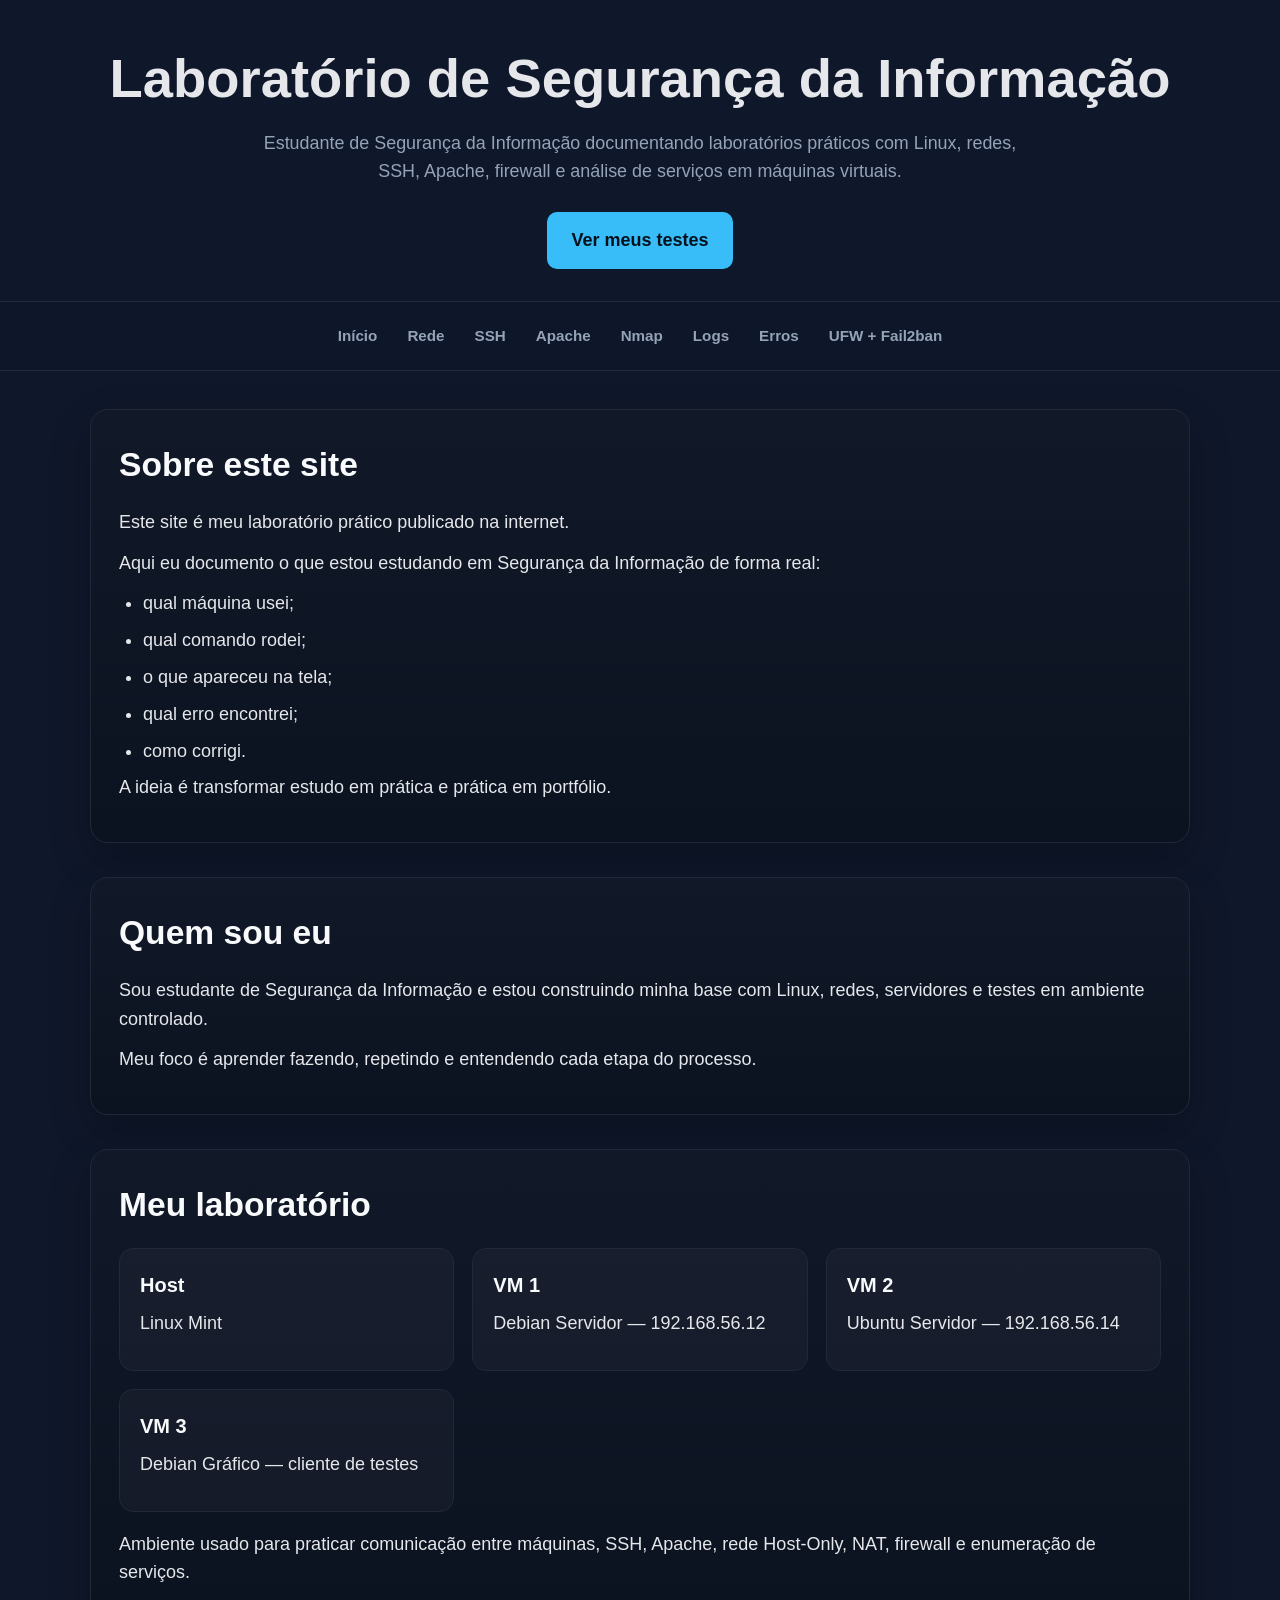
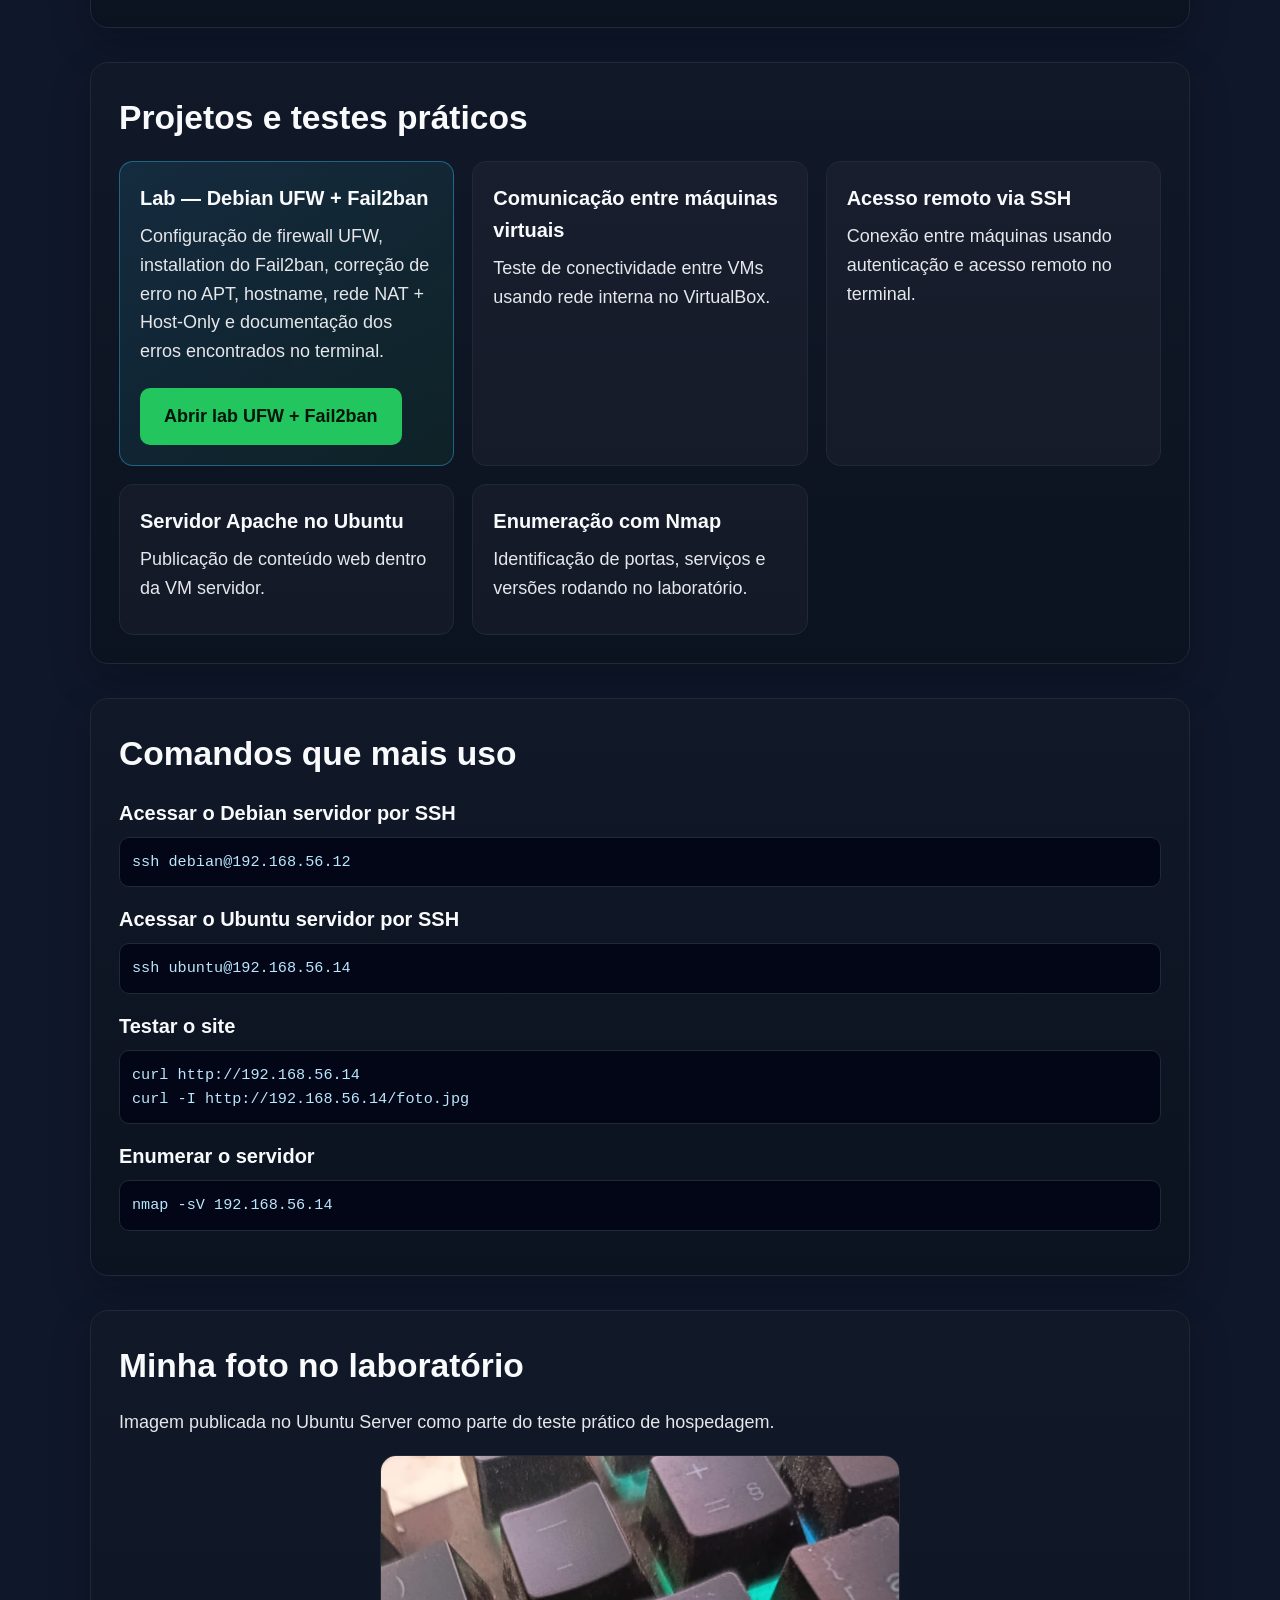
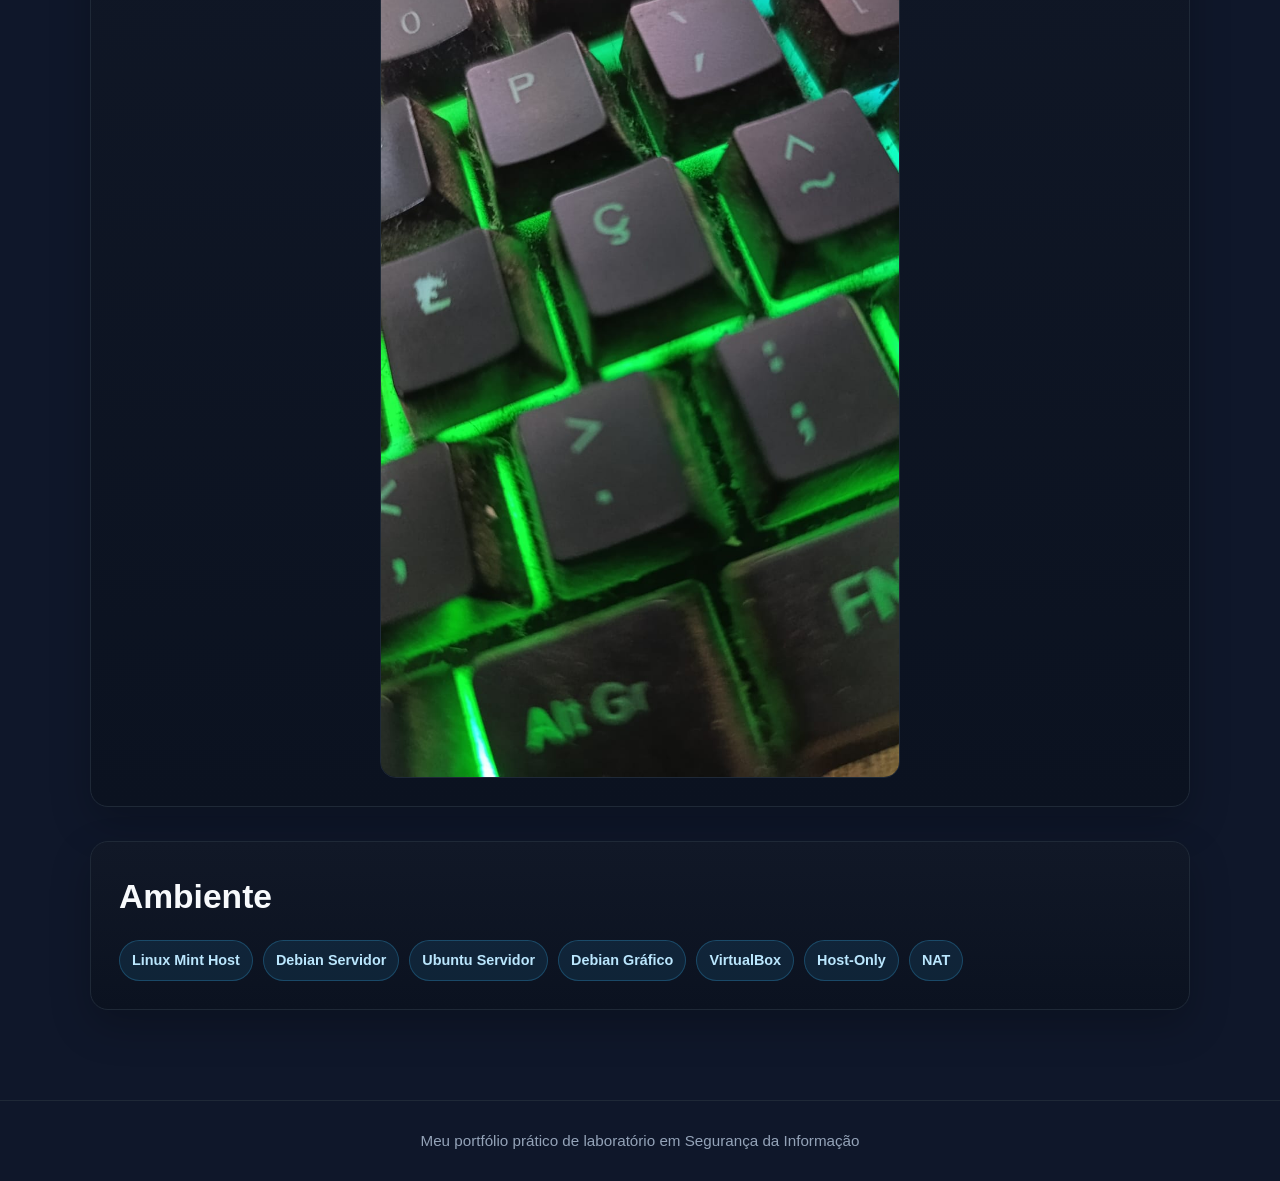
==== commit ff85241f: "Docs: Atualizando IP do Ubuntu Server para 192.168.56.14" ====
--- a/index.html
+++ b/index.html
@@ -265,7 +265,7 @@
         </div>
         <div class="mini-card">
           <h3>VM 2</h3>
-          <p>Ubuntu Servidor — 192.168.56.13</p>
+          <p>Ubuntu Servidor — 192.168.56.14</p>
         </div>
         <div class="mini-card">
           <h3>VM 3</h3>
@@ -280,7 +280,7 @@
       <div class="grid">
         <div class="mini-card project-feature">
           <h3>Lab — Debian UFW + Fail2ban</h3>
-          <p>Configuração de firewall UFW, instalação do Fail2ban, correção de erro no APT, hostname, rede NAT + Host-Only e documentação dos erros encontrados no terminal.</p>
+          <p>Configuração de firewall UFW, installation do Fail2ban, correção de erro no APT, hostname, rede NAT + Host-Only e documentação dos erros encontrados no terminal.</p>
           <a class="btn" href="ufw-fail2ban.html">Abrir lab UFW + Fail2ban</a>
         </div>
         <div class="mini-card">
@@ -307,11 +307,11 @@
       <h3>Acessar o Debian servidor por SSH</h3>
       <code>ssh debian@192.168.56.12</code>
       <h3>Acessar o Ubuntu servidor por SSH</h3>
-      <code>ssh ubuntu@192.168.56.13</code>
+      <code>ssh ubuntu@192.168.56.14</code>
       <h3>Testar o site</h3>
-      <code>curl http://192.168.56.13<br>curl -I http://192.168.56.13/foto.jpg</code>
+      <code>curl http://192.168.56.14<br>curl -I http://192.168.56.14/foto.jpg</code>
       <h3>Enumerar o servidor</h3>
-      <code>nmap -sV 192.168.56.13</code>
+      <code>nmap -sV 192.168.56.14</code>
     </section>
 
     <section class="section-card">
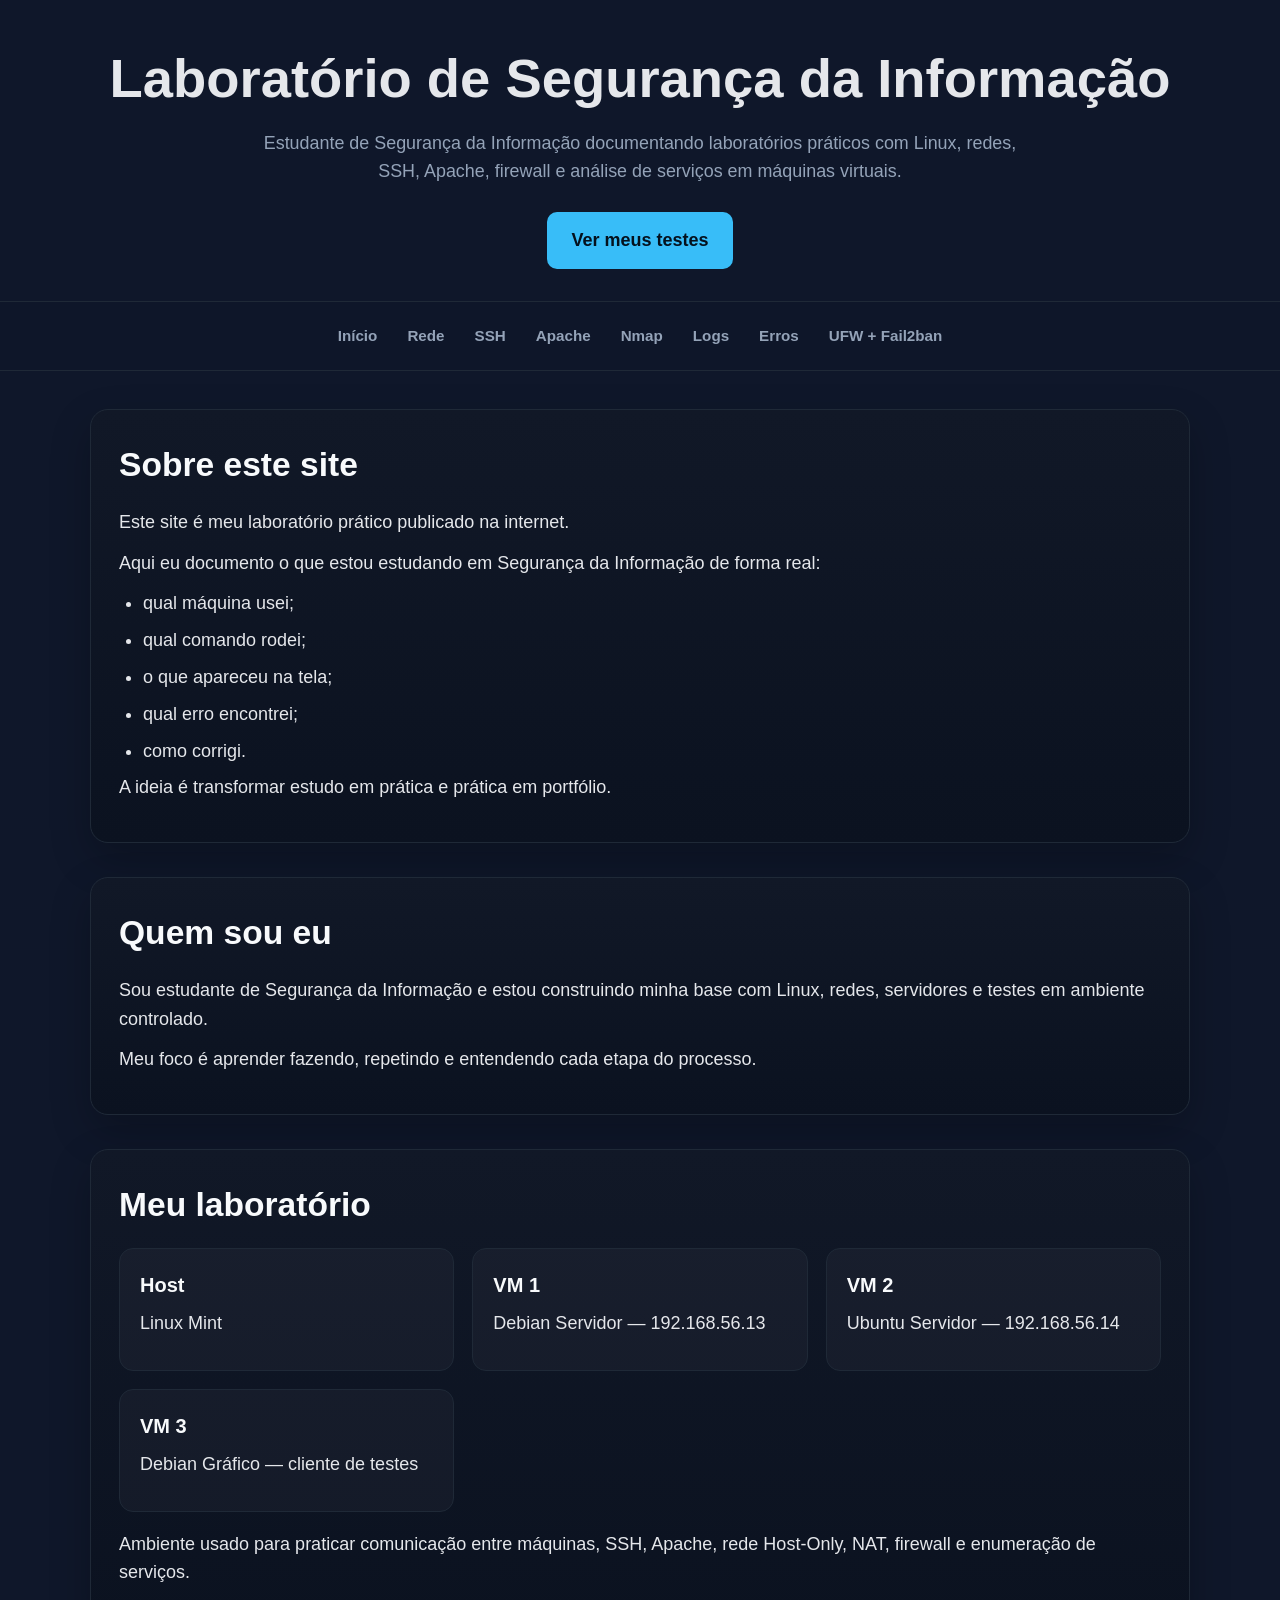
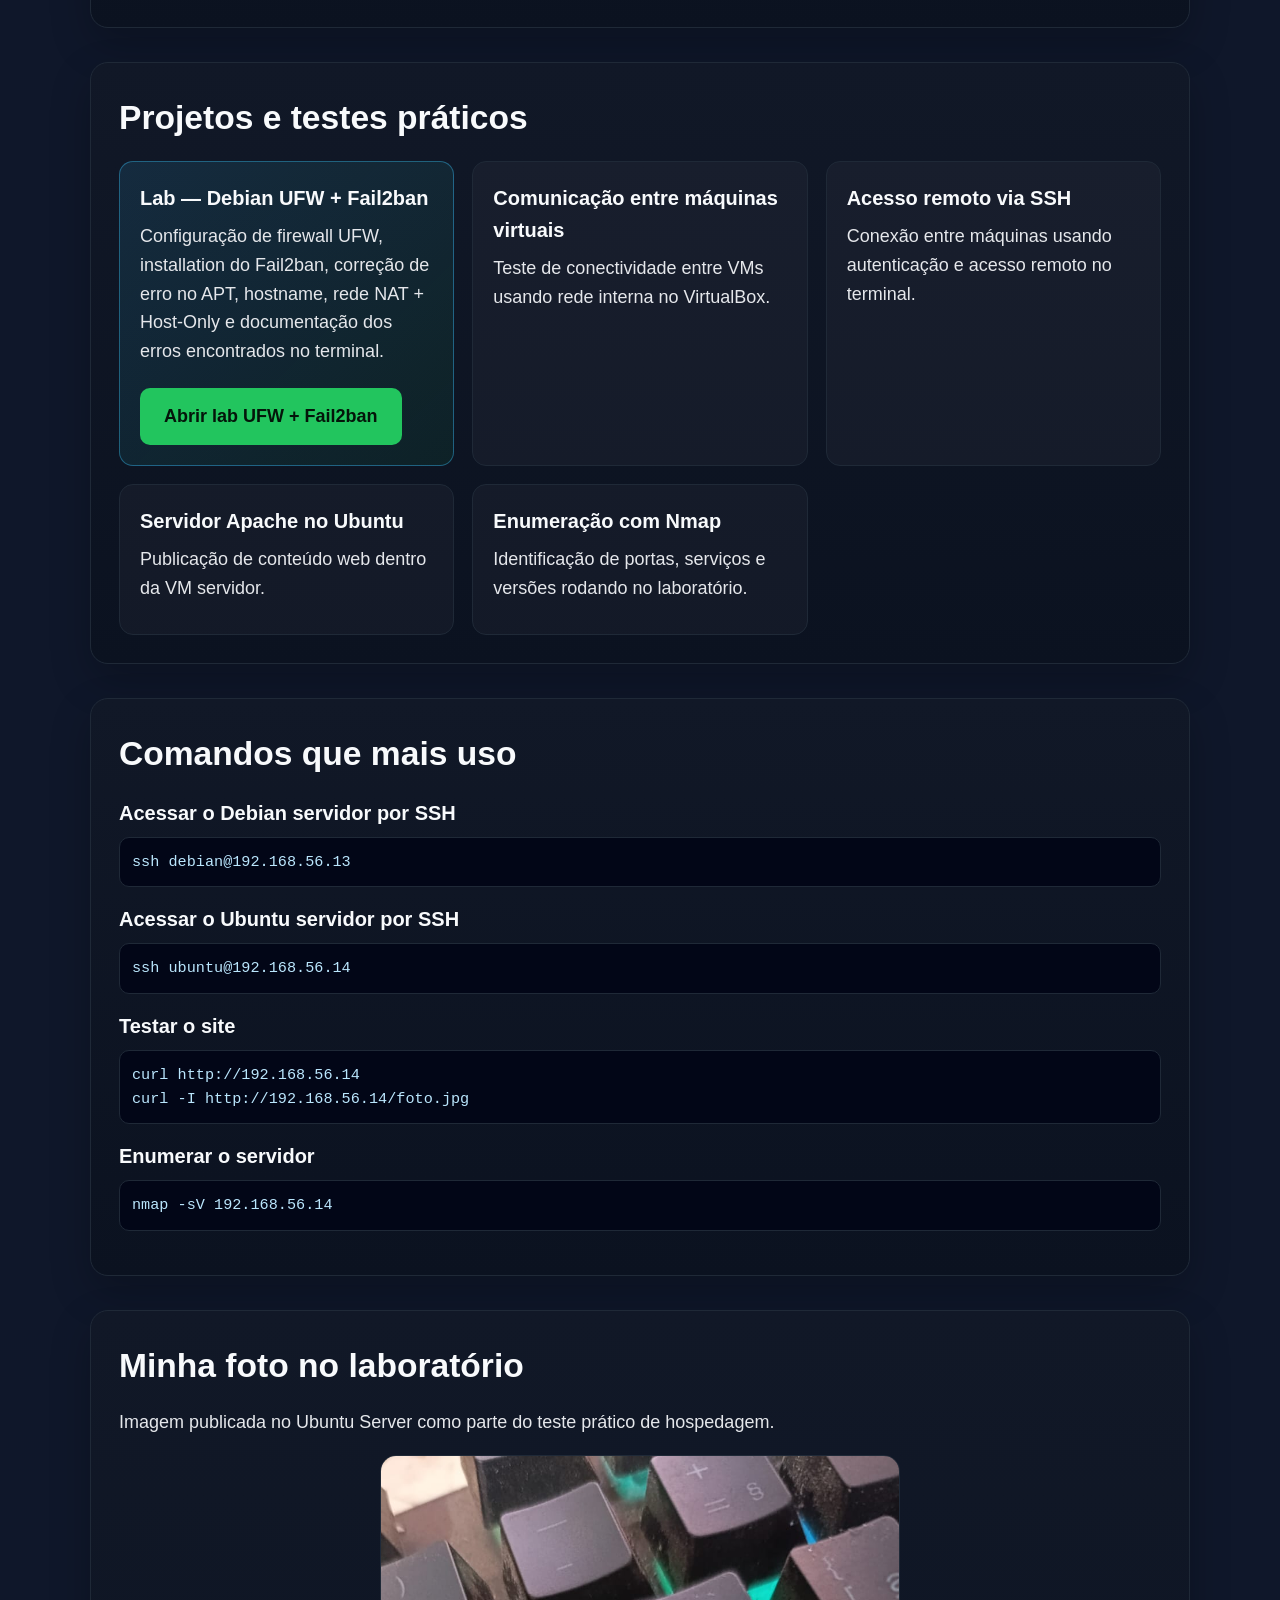
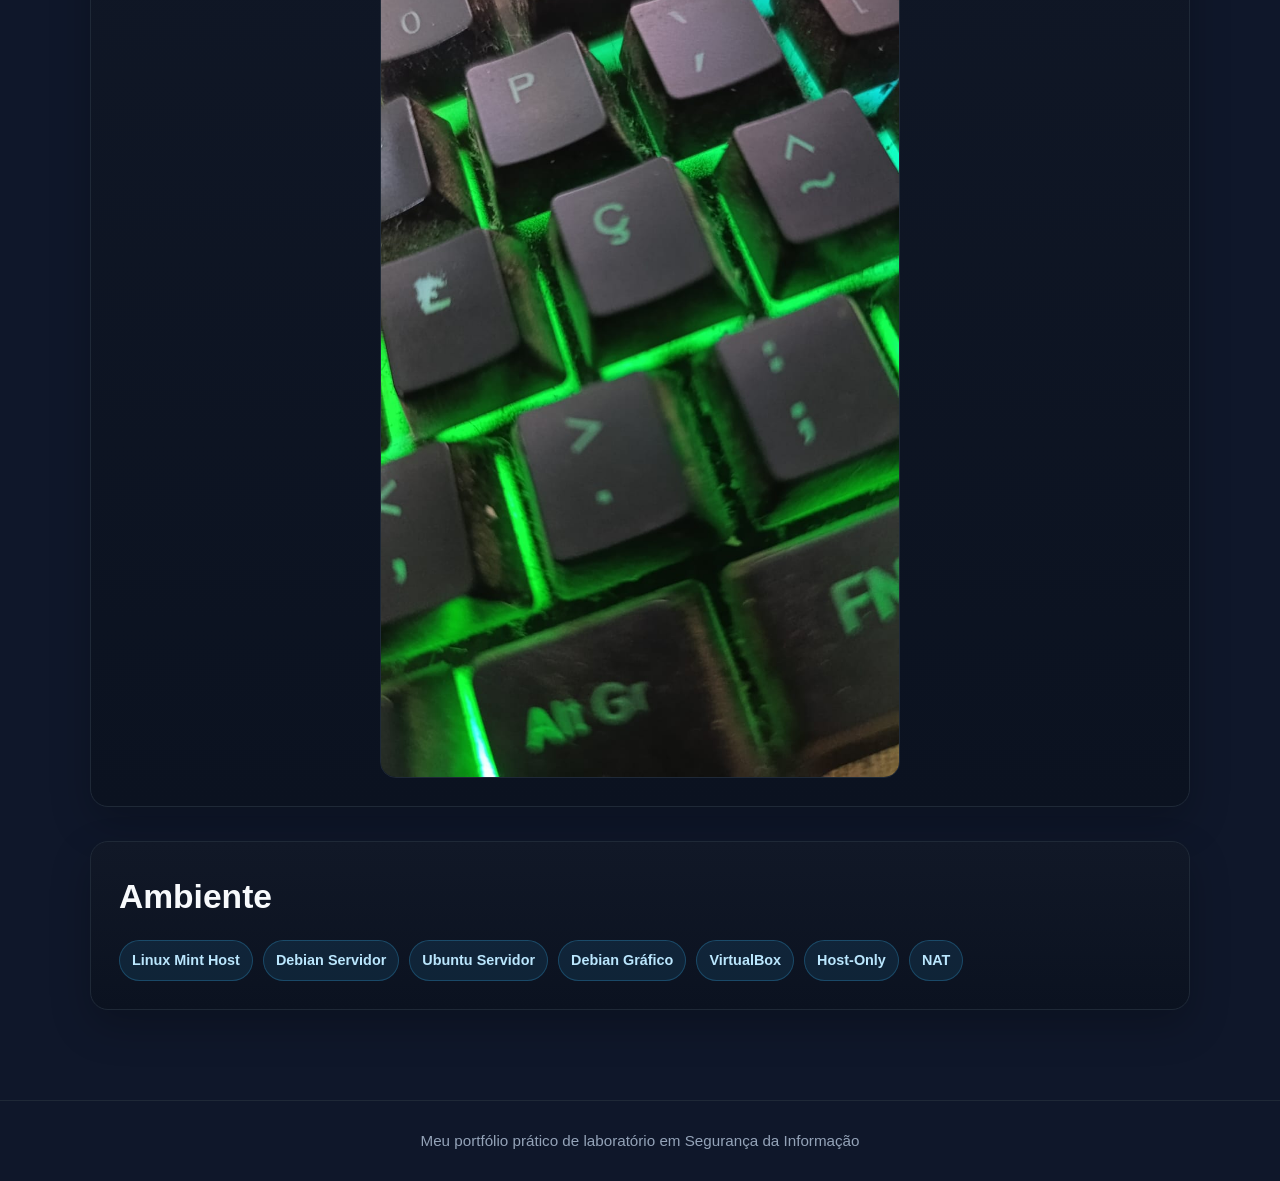
==== commit 70608931: "Docs: Corrigindo IP do Debian Servidor para 192.168.56.13" ====
--- a/index.html
+++ b/index.html
@@ -261,7 +261,7 @@
         </div>
         <div class="mini-card">
           <h3>VM 1</h3>
-          <p>Debian Servidor — 192.168.56.12</p>
+          <p>Debian Servidor — 192.168.56.13</p>
         </div>
         <div class="mini-card">
           <h3>VM 2</h3>
@@ -305,7 +305,7 @@
     <section class="section-card">
       <h2>Comandos que mais uso</h2>
       <h3>Acessar o Debian servidor por SSH</h3>
-      <code>ssh debian@192.168.56.12</code>
+      <code>ssh debian@192.168.56.13</code>
       <h3>Acessar o Ubuntu servidor por SSH</h3>
       <code>ssh ubuntu@192.168.56.14</code>
       <h3>Testar o site</h3>
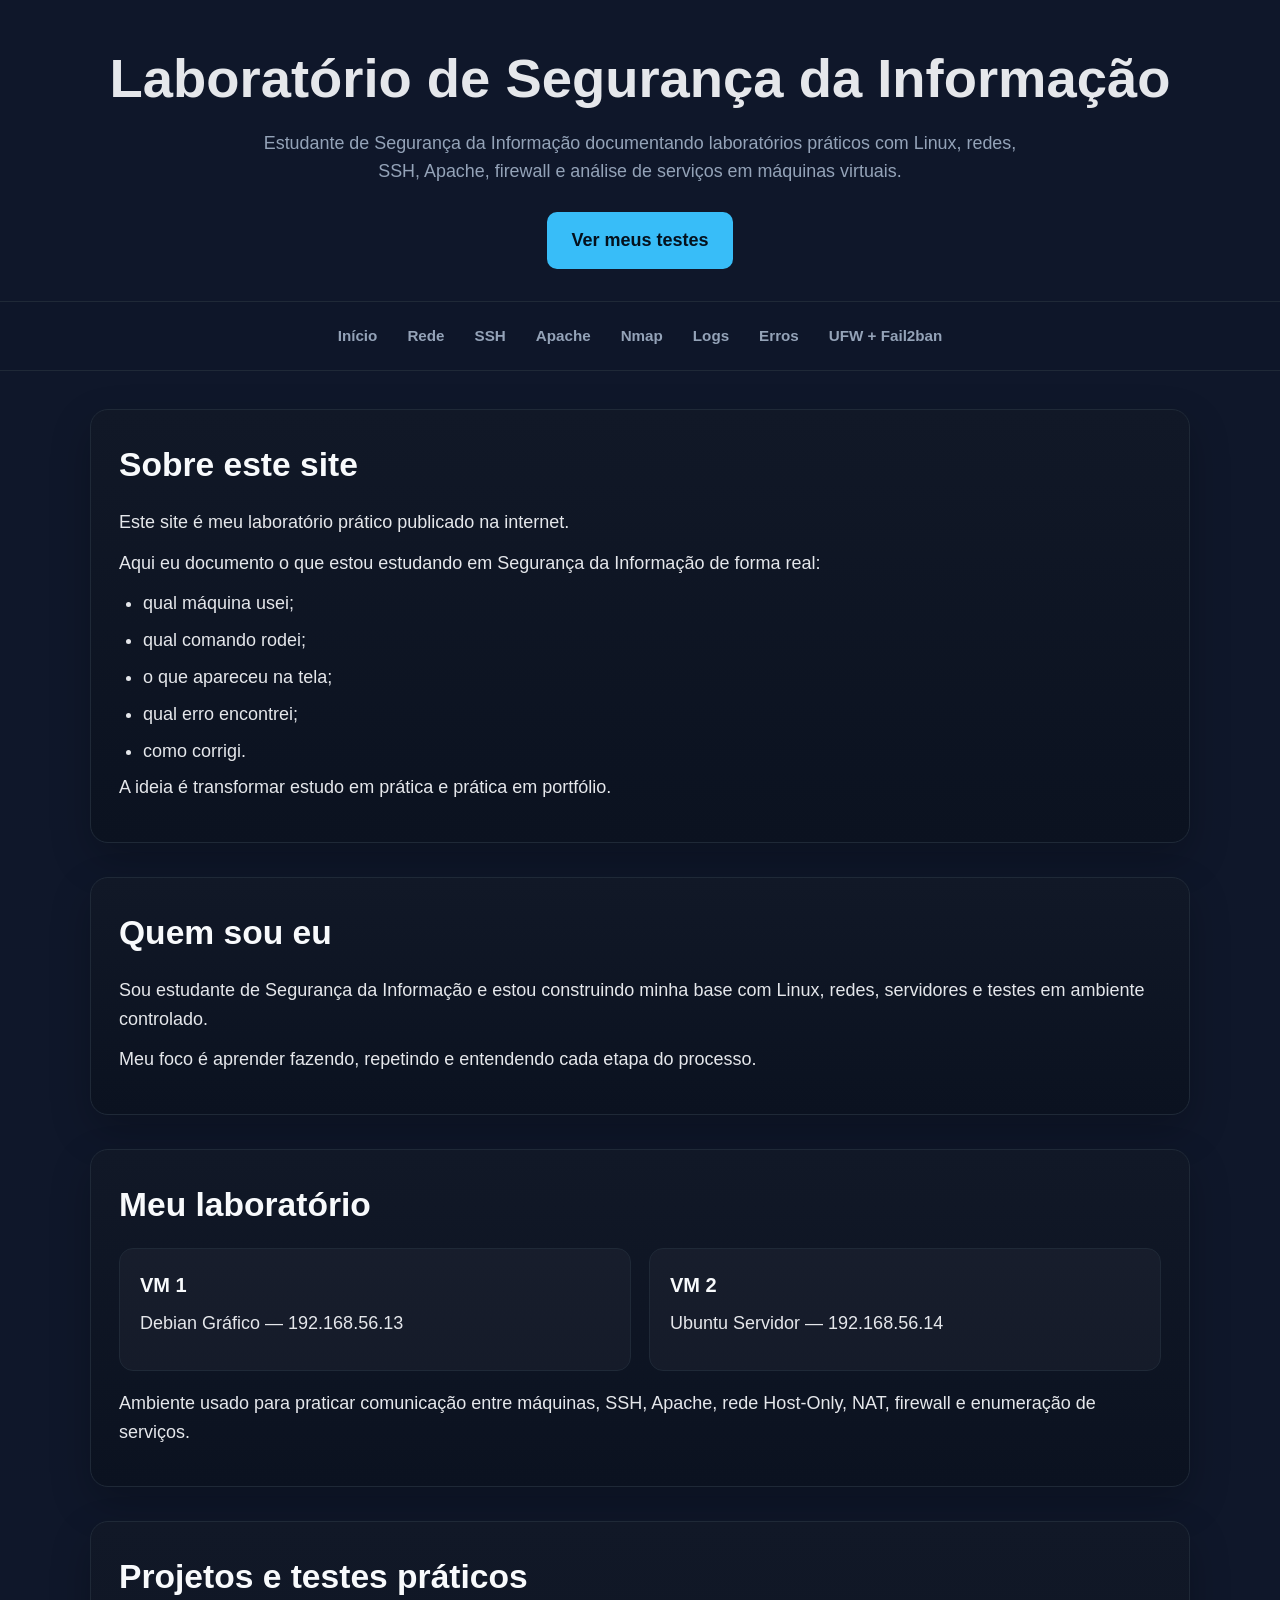
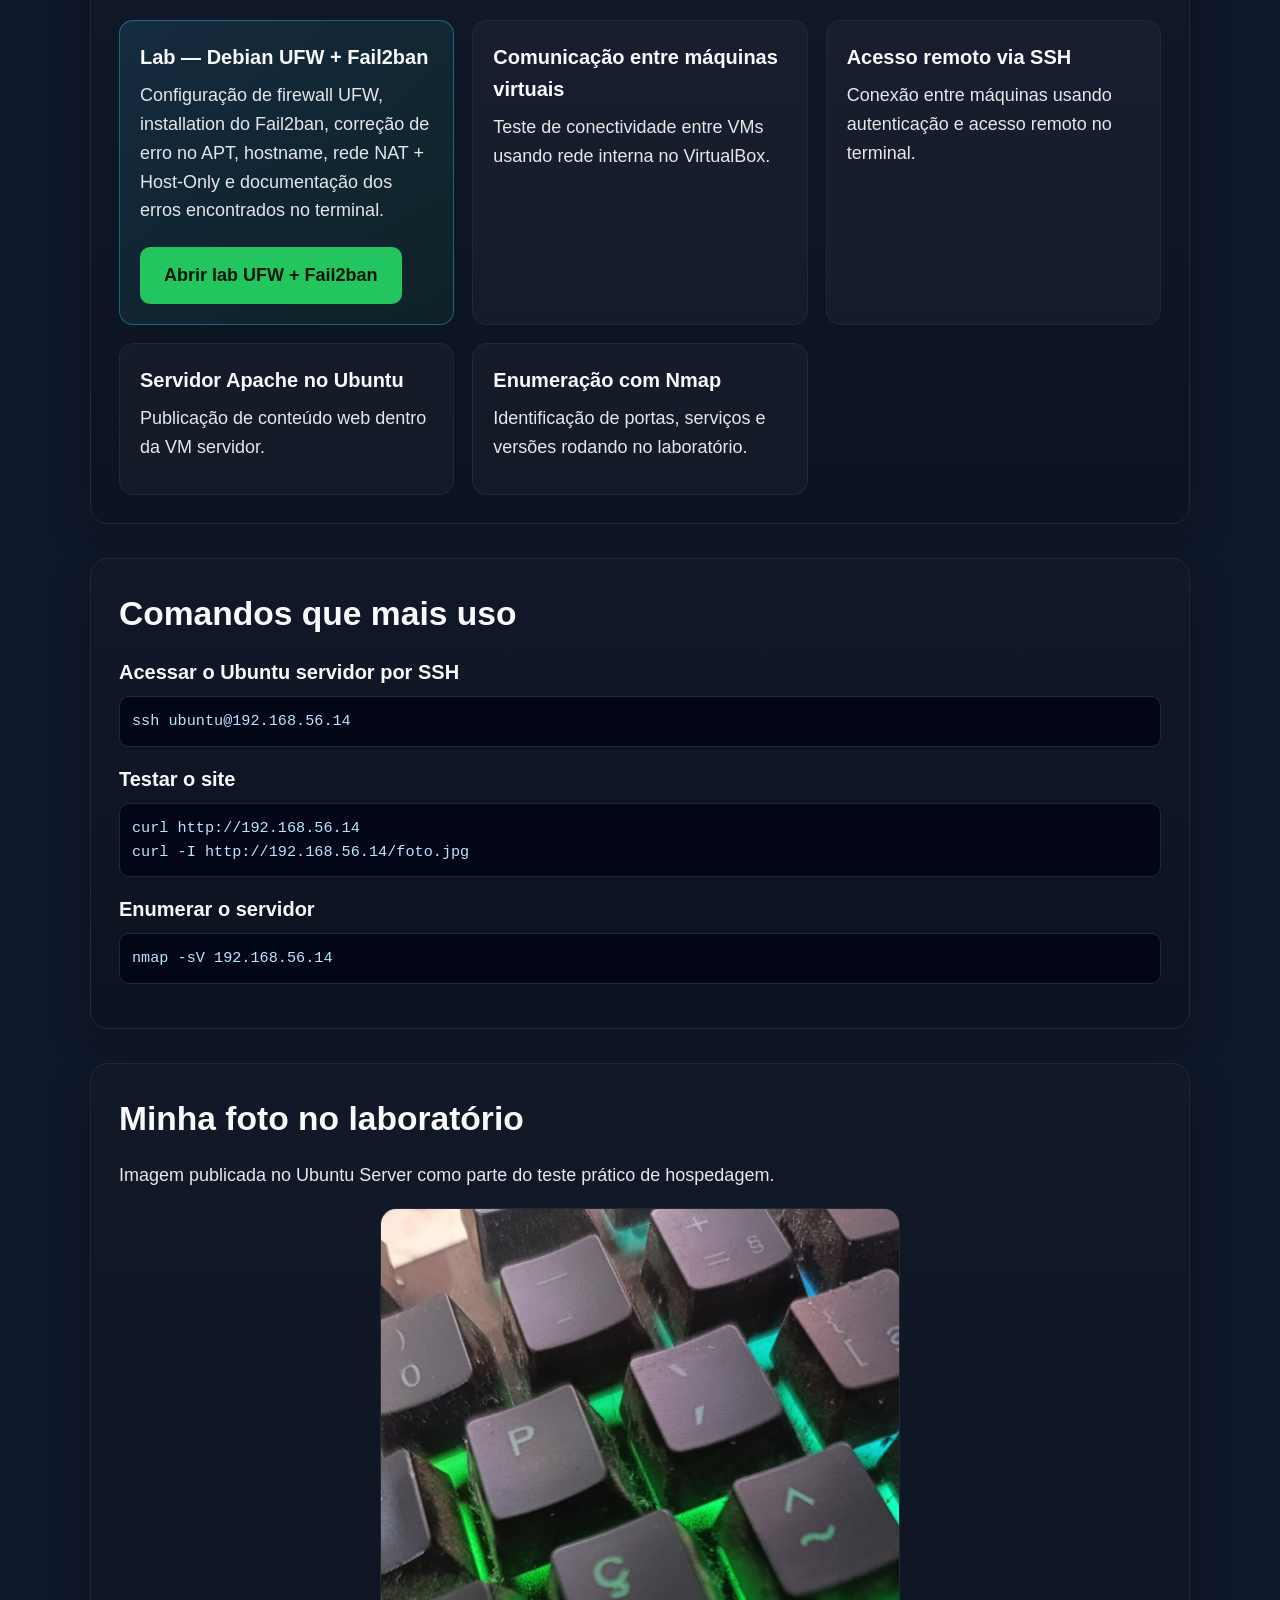
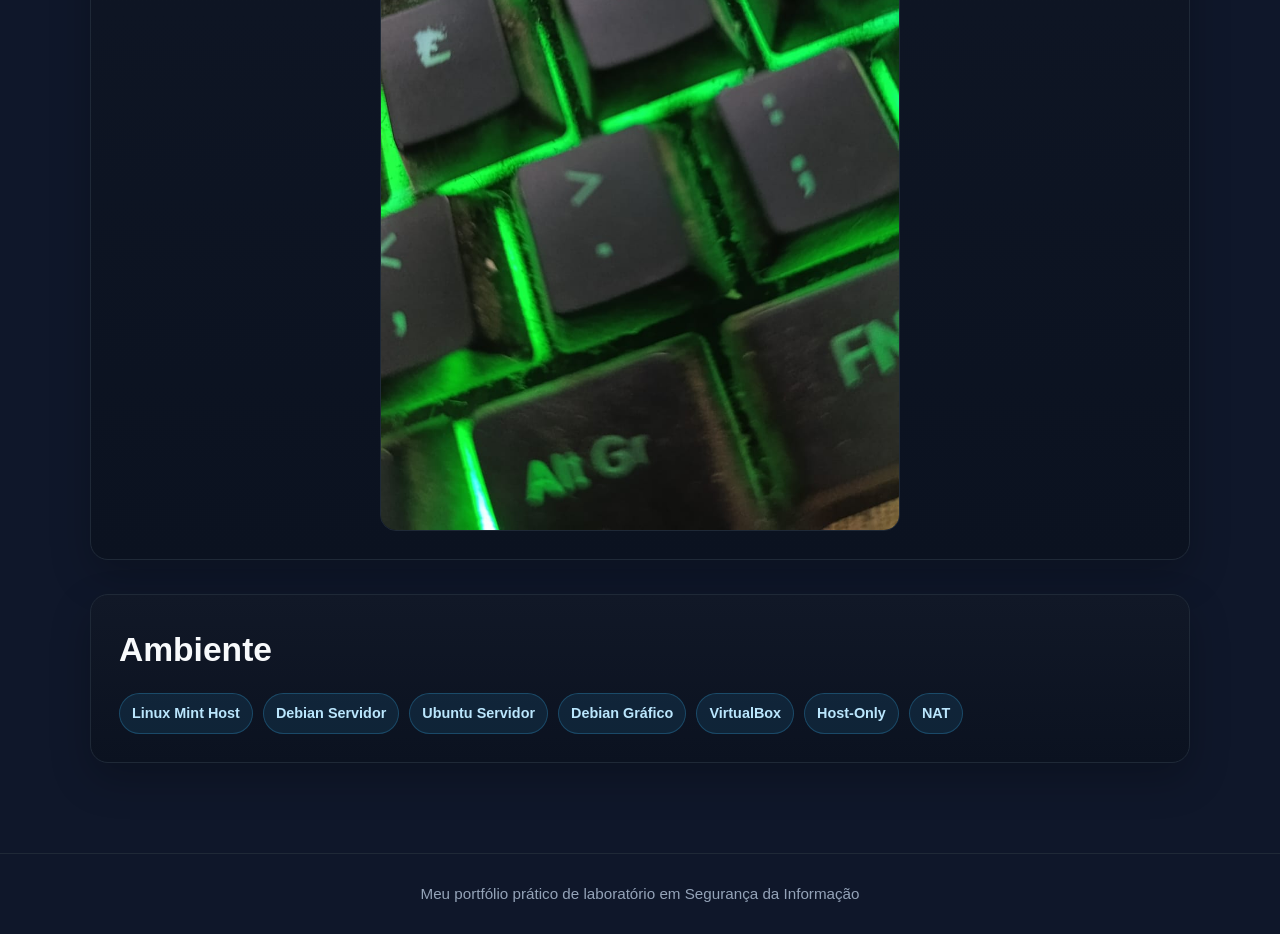
==== commit 208c3ce0: "Docs: Removendo o Debian antigo do site e mantendo apenas as 2 VMs reais" ====
--- a/index.html
+++ b/index.html
@@ -252,28 +252,22 @@
       <p>Meu foco é aprender fazendo, repetindo e entendendo cada etapa do processo.</p>
     </section>
 
-    <section class="section-card">
+    
+      <section class="section-card">
       <h2>Meu laboratório</h2>
       <div class="grid">
         <div class="mini-card">
-          <h3>Host</h3>
-          <p>Linux Mint</p>
-        </div>
-        <div class="mini-card">
           <h3>VM 1</h3>
-          <p>Debian Servidor — 192.168.56.13</p>
+          <p>Debian Gráfico — 192.168.56.13</p>
         </div>
         <div class="mini-card">
           <h3>VM 2</h3>
           <p>Ubuntu Servidor — 192.168.56.14</p>
         </div>
-        <div class="mini-card">
-          <h3>VM 3</h3>
-          <p>Debian Gráfico — cliente de testes</p>
-        </div>
       </div>
       <p style="margin-top: 18px;">Ambiente usado para praticar comunicação entre máquinas, SSH, Apache, rede Host-Only, NAT, firewall e enumeração de serviços.</p>
     </section>
+
 
     <section id="projetos" class="section-card">
       <h2>Projetos e testes práticos</h2>
@@ -304,8 +298,6 @@
 
     <section class="section-card">
       <h2>Comandos que mais uso</h2>
-      <h3>Acessar o Debian servidor por SSH</h3>
-      <code>ssh debian@192.168.56.13</code>
       <h3>Acessar o Ubuntu servidor por SSH</h3>
       <code>ssh ubuntu@192.168.56.14</code>
       <h3>Testar o site</h3>
